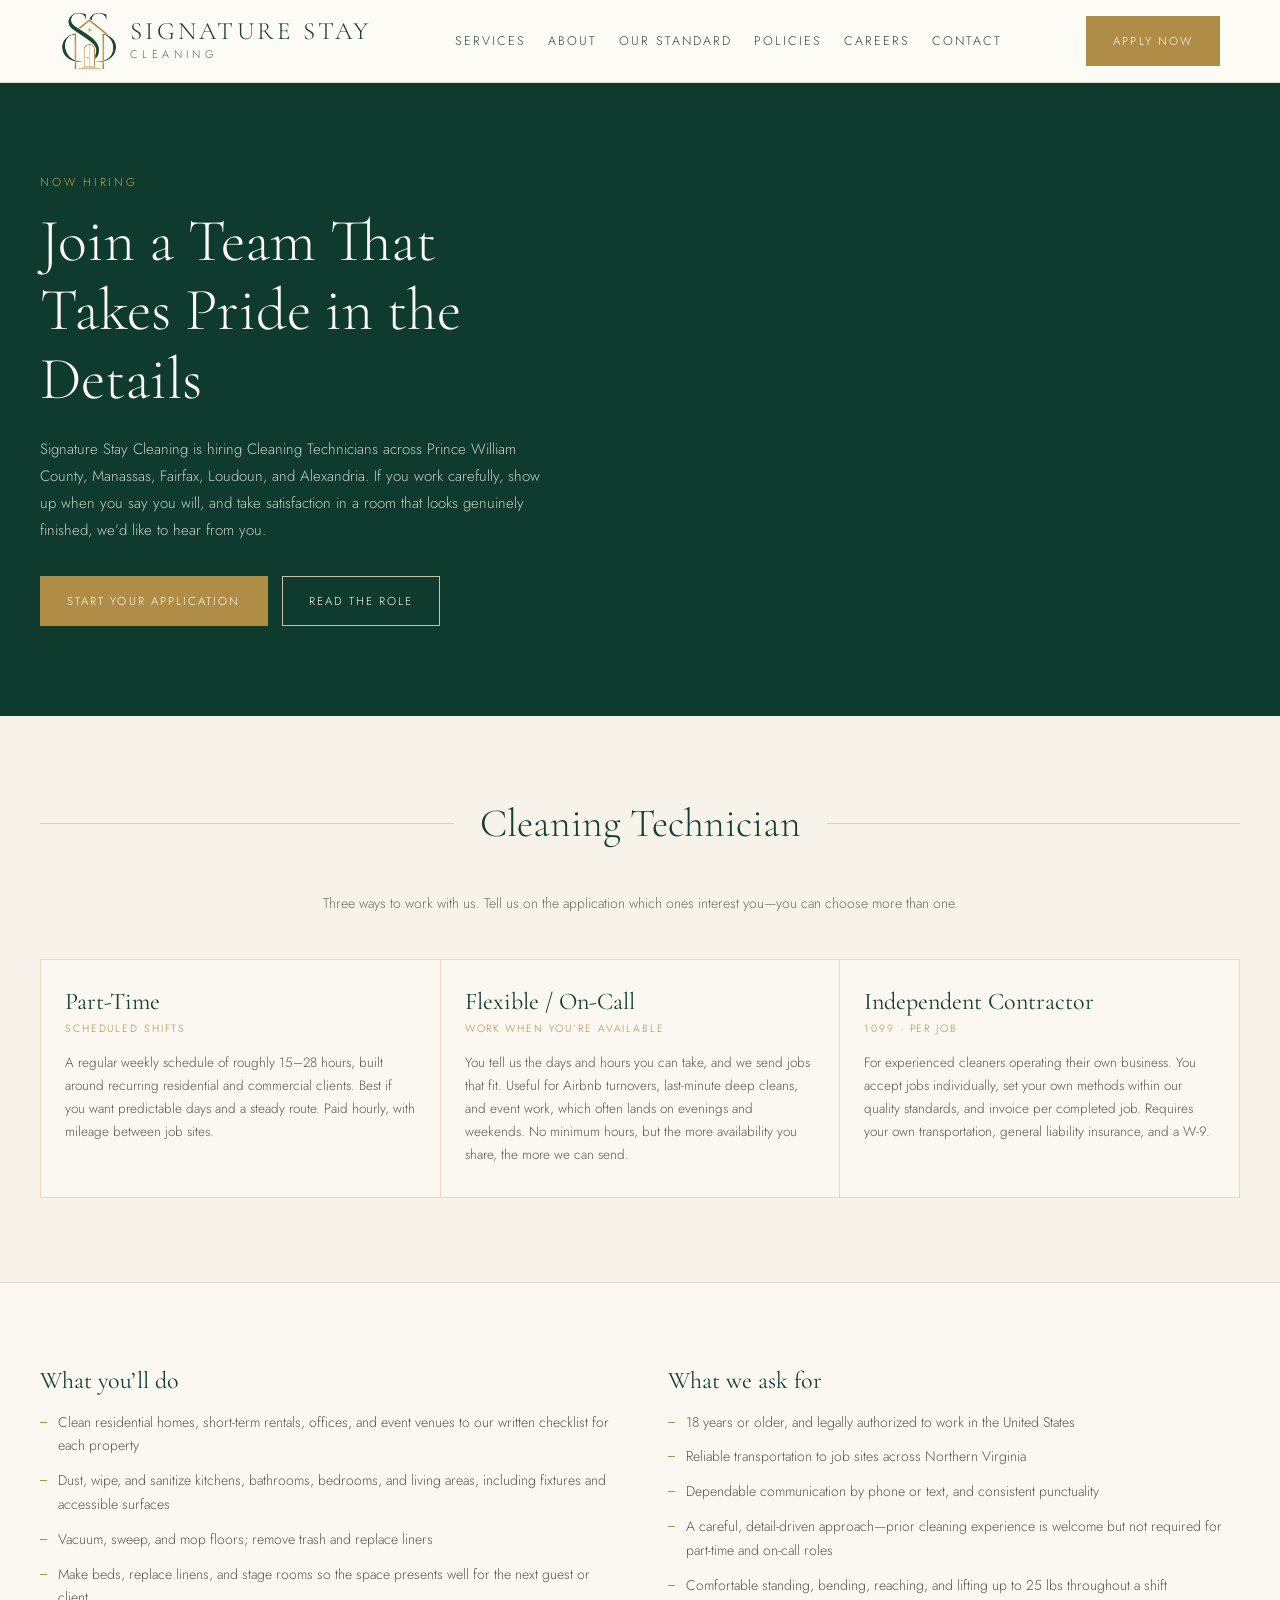
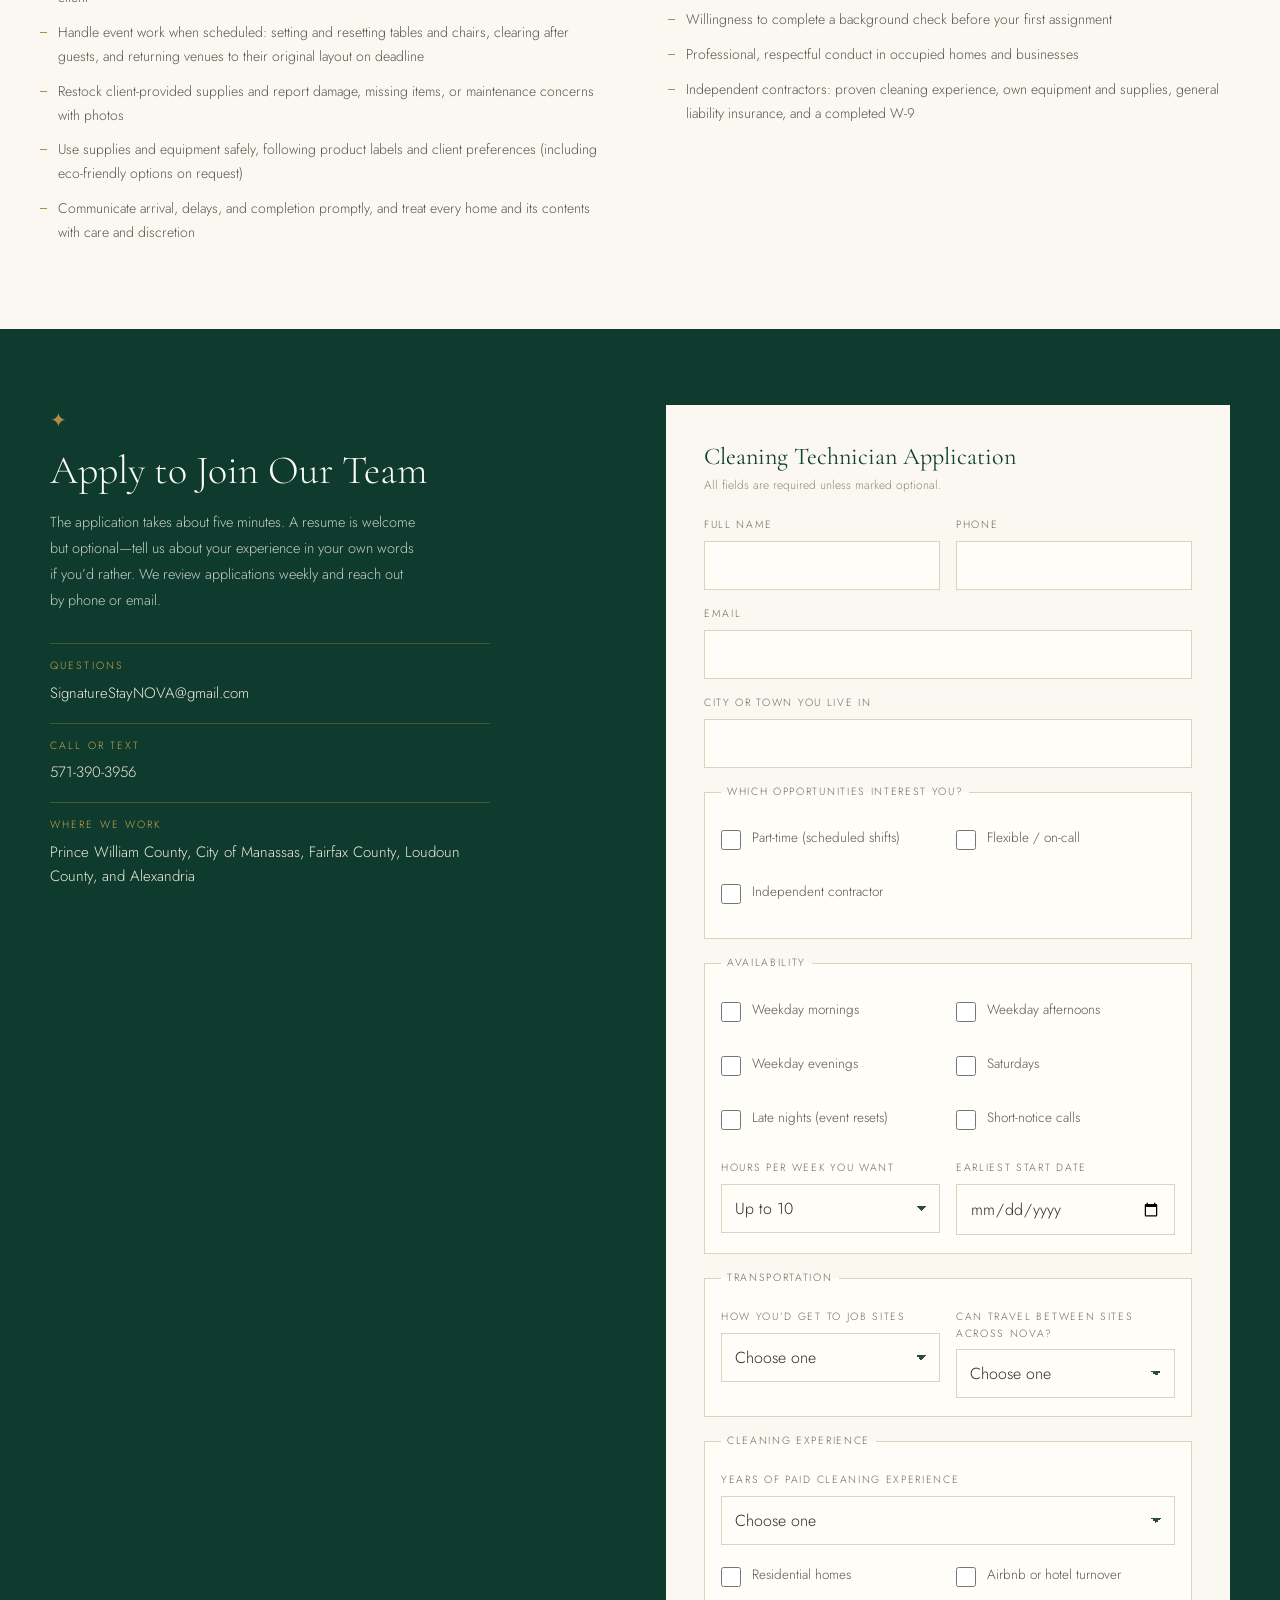
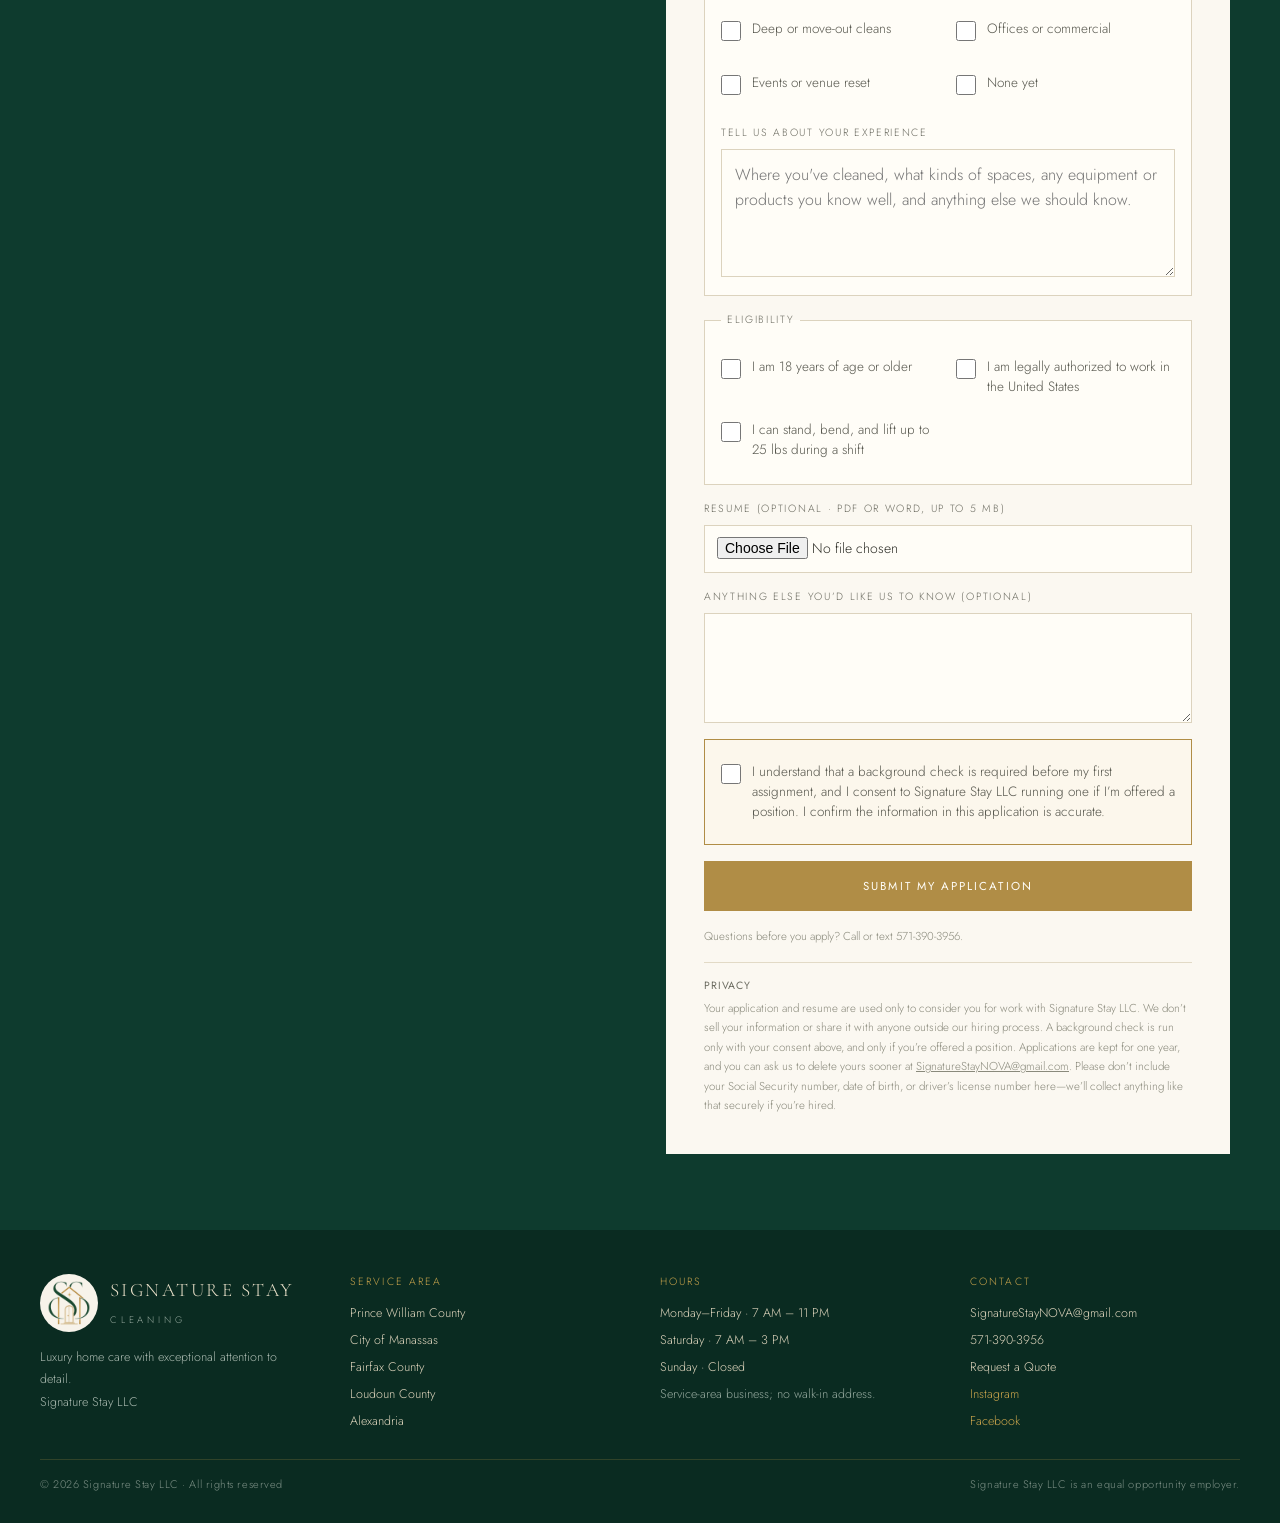
==== careers.html @ 218ca0d8 "Add files via upload New site: careers page, event cleaning, real photos" ====
<!DOCTYPE html>
<!--
  Signature Stay Cleaning — careers.html
  Application form posts to FormSubmit (supports the optional resume
  attachment). Activate once by clicking the confirmation link emailed
  after the first submission. Update "_next" when the custom domain is live.
-->
<html lang="en">
<head>
<meta charset="utf-8">
<meta name="viewport" content="width=device-width, initial-scale=1, viewport-fit=cover">
<title>Careers — Signature Stay Cleaning</title>
<meta name="description" content="Now hiring cleaning technicians in Northern Virginia. Part-time, flexible on-call, and independent contractor opportunities with Signature Stay Cleaning.">
<meta name="theme-color" content="#0E3B2E">
<link rel="preconnect" href="https://fonts.googleapis.com">
<link rel="preconnect" href="https://fonts.gstatic.com" crossorigin>
<link href="https://fonts.googleapis.com/css2?family=Cormorant+Garamond:ital,wght@0,300;0,400;1,400&family=Jost:wght@300;400;500&display=swap" rel="stylesheet">
<link rel="icon" type="image/png" sizes="32x32" href="favicon-32.png">
<link rel="apple-touch-icon" href="apple-touch-icon.png">
<link rel="stylesheet" href="styles.css">
</head>
<body>

<header class="site-header" id="siteHeader">
  <div class="header-inner">
    <a class="brand" href="index.html">
      <img class="brand-mark" src="logo.png" alt="Signature Stay Cleaning" width="440" height="440">
      <span class="brand-text">
        <span class="brand-name">SIGNATURE STAY</span>
        <span class="brand-sub">CLEANING</span>
      </span>
    </a>

    <button class="nav-toggle" id="navToggle" aria-expanded="false" aria-controls="primaryNav" aria-label="Open menu"><span></span></button>

    <nav class="nav" id="primaryNav">
      <a href="index.html#services">Services</a>
      <a href="index.html#about">About</a>
      <a href="index.html#standard">Our Standard</a>
      <a href="index.html#policies">Policies</a>
      <a href="careers.html" aria-current="page">Careers</a>
      <a href="index.html#contact">Contact</a>
    </nav>

    <div class="header-cta"><a class="btn btn-gold" href="#apply">Apply Now</a></div>
  </div>
</header>

<section class="page-hero">
  <div class="page-hero-inner">
    <span class="eyebrow">Now Hiring</span>
    <h1>Join a Team That Takes Pride in the Details</h1>
    <p>Signature Stay Cleaning is hiring Cleaning Technicians across Prince William County, Manassas, Fairfax, Loudoun, and Alexandria. If you work carefully, show up when you say you will, and take satisfaction in a room that looks genuinely finished, we&rsquo;d like to hear from you.</p>
    <div class="hero-actions">
      <a class="btn btn-gold" href="#apply">Start Your Application</a>
      <a class="btn btn-outline" href="#role">Read the Role</a>
    </div>
  </div>
</section>

<section class="section" id="role" style="background:#F7F3EA;">
  <div class="wrap">
    <div class="rule-head"><span class="rule"></span><h2>Cleaning Technician</h2><span class="rule"></span></div>
    <p class="lede">Three ways to work with us. Tell us on the application which ones interest you&mdash;you can choose more than one.</p>

    <div class="role-grid">
      <div class="role">
        <h3>Part-Time</h3>
        <div class="role-tag">Scheduled shifts</div>
        <p>A regular weekly schedule of roughly 15&ndash;28 hours, built around recurring residential and commercial clients. Best if you want predictable days and a steady route. Paid hourly, with mileage between job sites.</p>
      </div>
      <div class="role">
        <h3>Flexible / On-Call</h3>
        <div class="role-tag">Work when you&rsquo;re available</div>
        <p>You tell us the days and hours you can take, and we send jobs that fit. Useful for Airbnb turnovers, last-minute deep cleans, and event work, which often lands on evenings and weekends. No minimum hours, but the more availability you share, the more we can send.</p>
      </div>
      <div class="role">
        <h3>Independent Contractor</h3>
        <div class="role-tag">1099 &middot; Per job</div>
        <p>For experienced cleaners operating their own business. You accept jobs individually, set your own methods within our quality standards, and invoice per completed job. Requires your own transportation, general liability insurance, and a W-9.</p>
      </div>
    </div>
  </div>
</section>

<section class="section" style="background:#FBF8F1;border-top:1px solid #E4DCC9;">
  <div class="wrap two-col">
    <div class="list-block">
      <h3>What you&rsquo;ll do</h3>
      <ul>
        <li>Clean residential homes, short-term rentals, offices, and event venues to our written checklist for each property</li>
        <li>Dust, wipe, and sanitize kitchens, bathrooms, bedrooms, and living areas, including fixtures and accessible surfaces</li>
        <li>Vacuum, sweep, and mop floors; remove trash and replace liners</li>
        <li>Make beds, replace linens, and stage rooms so the space presents well for the next guest or client</li>
        <li>Handle event work when scheduled: setting and resetting tables and chairs, clearing after guests, and returning venues to their original layout on deadline</li>
        <li>Restock client-provided supplies and report damage, missing items, or maintenance concerns with photos</li>
        <li>Use supplies and equipment safely, following product labels and client preferences (including eco-friendly options on request)</li>
        <li>Communicate arrival, delays, and completion promptly, and treat every home and its contents with care and discretion</li>
      </ul>
    </div>
    <div class="list-block">
      <h3>What we ask for</h3>
      <ul>
        <li>18 years or older, and legally authorized to work in the United States</li>
        <li>Reliable transportation to job sites across Northern Virginia</li>
        <li>Dependable communication by phone or text, and consistent punctuality</li>
        <li>A careful, detail-driven approach&mdash;prior cleaning experience is welcome but not required for part-time and on-call roles</li>
        <li>Comfortable standing, bending, reaching, and lifting up to 25 lbs throughout a shift</li>
        <li>Willingness to complete a background check before your first assignment</li>
        <li>Professional, respectful conduct in occupied homes and businesses</li>
        <li>Independent contractors: proven cleaning experience, own equipment and supplies, general liability insurance, and a completed W-9</li>
      </ul>
    </div>
  </div>
</section>

<section class="form-band" id="apply">
  <div class="form-grid">
    <div class="form-intro">
      <div style="color:#B08D46;font-size:20px;margin-bottom:10px;">&#10022;</div>
      <h2>Apply to Join Our Team</h2>
      <p>The application takes about five minutes. A resume is welcome but optional&mdash;tell us about your experience in your own words if you&rsquo;d rather. We review applications weekly and reach out by phone or email.</p>
      <div class="contact-rows">
        <div class="contact-row"><div class="contact-label">Questions</div><div class="contact-value"><a href="mailto:SignatureStayNOVA@gmail.com">SignatureStayNOVA@gmail.com</a></div></div>
        <div class="contact-row"><div class="contact-label">Call or Text</div><div class="contact-value"><a href="tel:+15713903956">571-390-3956</a></div></div>
        <div class="contact-row"><div class="contact-label">Where We Work</div><div class="contact-value">Prince William County, City of Manassas, Fairfax County, Loudoun County, and Alexandria</div></div>
      </div>
    </div>

    <div class="form-card">
      <h3>Cleaning Technician Application</h3>
      <div class="form-note">All fields are required unless marked optional.</div>

      <form class="form" action="https://formsubmit.co/SignatureStayNOVA@gmail.com" method="POST" enctype="multipart/form-data">
        <input type="hidden" name="_subject" value="New cleaning technician application">
        <input type="hidden" name="_template" value="table">
        <input type="hidden" name="_captcha" value="false">
        <input type="hidden" name="_next" value="https://kaylastan.github.io/SignatureStay/thank-you.html">
        <input type="text" name="_honey" class="visually-hidden" tabindex="-1" autocomplete="off" aria-hidden="true">

        <label class="f">
          <span class="field-label">Full name</span>
          <input type="text" name="Full name" autocomplete="name" required>
        </label>
        <label class="f">
          <span class="field-label">Phone</span>
          <input type="tel" name="Phone" autocomplete="tel" inputmode="tel" required>
        </label>
        <label class="f f-wide">
          <span class="field-label">Email</span>
          <input type="email" name="Email" autocomplete="email" inputmode="email" required>
        </label>
        <label class="f f-wide">
          <span class="field-label">City or town you live in</span>
          <input type="text" name="City" autocomplete="address-level2" required>
        </label>

        <fieldset class="f-wide">
          <legend>Which opportunities interest you?</legend>
          <div class="check-grid">
            <label class="check"><input type="checkbox" name="Interested in" value="Part-time"> Part-time (scheduled shifts)</label>
            <label class="check"><input type="checkbox" name="Interested in" value="Flexible / on-call"> Flexible / on-call</label>
            <label class="check"><input type="checkbox" name="Interested in" value="Independent contractor"> Independent contractor</label>
          </div>
        </fieldset>

        <fieldset class="f-wide">
          <legend>Availability</legend>
          <div class="check-grid">
            <label class="check"><input type="checkbox" name="Available" value="Weekday mornings"> Weekday mornings</label>
            <label class="check"><input type="checkbox" name="Available" value="Weekday afternoons"> Weekday afternoons</label>
            <label class="check"><input type="checkbox" name="Available" value="Weekday evenings"> Weekday evenings</label>
            <label class="check"><input type="checkbox" name="Available" value="Saturdays"> Saturdays</label>
            <label class="check"><input type="checkbox" name="Available" value="Late nights (event resets)"> Late nights (event resets)</label>
            <label class="check"><input type="checkbox" name="Available" value="Short-notice calls"> Short-notice calls</label>
          </div>
          <div class="check-grid" style="margin-top:14px;">
            <label class="f">
              <span class="field-label">Hours per week you want</span>
              <select name="Hours per week">
                <option>Up to 10</option>
                <option>10&ndash;20</option>
                <option>20&ndash;30</option>
                <option>30+</option>
                <option>Varies week to week</option>
              </select>
            </label>
            <label class="f">
              <span class="field-label">Earliest start date</span>
              <input type="date" name="Earliest start date">
            </label>
          </div>
        </fieldset>

        <fieldset class="f-wide">
          <legend>Transportation</legend>
          <div class="check-grid">
            <label class="f">
              <span class="field-label">How you&rsquo;d get to job sites</span>
              <select name="Transportation" required>
                <option value="">Choose one</option>
                <option>Own vehicle, valid license and insurance</option>
                <option>Own vehicle, license or insurance pending</option>
                <option>Rides from family or a partner</option>
                <option>Public transit or rideshare</option>
                <option>Other &mdash; explained below</option>
              </select>
            </label>
            <label class="f">
              <span class="field-label">Can travel between sites across NoVA?</span>
              <select name="Can travel between sites" required>
                <option value="">Choose one</option>
                <option>Yes, anywhere in our service area</option>
                <option>Yes, within about 20 miles of home</option>
                <option>Limited &mdash; explained below</option>
              </select>
            </label>
          </div>
        </fieldset>

        <fieldset class="f-wide">
          <legend>Cleaning experience</legend>
          <div class="check-grid">
            <label class="f">
              <span class="field-label">Years of paid cleaning experience</span>
              <select name="Years of experience" required>
                <option value="">Choose one</option>
                <option>None yet &mdash; willing to learn</option>
                <option>Less than 1 year</option>
                <option>1&ndash;2 years</option>
                <option>3&ndash;5 years</option>
                <option>5+ years</option>
              </select>
            </label>
          </div>
          <div class="check-grid" style="margin-top:14px;">
            <label class="check"><input type="checkbox" name="Experience type" value="Residential"> Residential homes</label>
            <label class="check"><input type="checkbox" name="Experience type" value="Airbnb turnover"> Airbnb or hotel turnover</label>
            <label class="check"><input type="checkbox" name="Experience type" value="Deep / move-out"> Deep or move-out cleans</label>
            <label class="check"><input type="checkbox" name="Experience type" value="Commercial"> Offices or commercial</label>
            <label class="check"><input type="checkbox" name="Experience type" value="Event / venue reset"> Events or venue reset</label>
            <label class="check"><input type="checkbox" name="Experience type" value="None yet"> None yet</label>
          </div>
          <label class="f" style="margin-top:14px;">
            <span class="field-label">Tell us about your experience</span>
            <textarea name="Experience details" rows="4" placeholder="Where you've cleaned, what kinds of spaces, any equipment or products you know well, and anything else we should know."></textarea>
          </label>
        </fieldset>

        <fieldset class="f-wide">
          <legend>Eligibility</legend>
          <div class="check-grid">
            <label class="check"><input type="checkbox" name="Is 18 or older" value="Yes" required> I am 18 years of age or older</label>
            <label class="check"><input type="checkbox" name="Work authorized" value="Yes" required> I am legally authorized to work in the United States</label>
            <label class="check"><input type="checkbox" name="Can lift 25 lbs" value="Yes"> I can stand, bend, and lift up to 25 lbs during a shift</label>
          </div>
        </fieldset>

        <label class="f f-wide">
          <span class="field-label">Resume (optional &middot; PDF or Word, up to 5 MB)</span>
          <input type="file" name="Resume" accept=".pdf,.doc,.docx,application/pdf,application/msword,application/vnd.openxmlformats-officedocument.wordprocessingml.document">
        </label>

        <label class="f f-wide">
          <span class="field-label">Anything else you&rsquo;d like us to know (optional)</span>
          <textarea name="Anything else" rows="3"></textarea>
        </label>

        <div class="consent">
          <label class="check">
            <input type="checkbox" name="Background check consent" value="Consented" required>
            <span>I understand that a background check is required before my first assignment, and I consent to Signature Stay LLC running one if I&rsquo;m offered a position. I confirm the information in this application is accurate.</span>
          </label>
        </div>

        <button class="btn btn-gold btn-block" type="submit" style="grid-column:1/-1;">Submit My Application</button>

        <p class="form-help">Questions before you apply? Call or text 571-390-3956.</p>

        <p class="privacy-note">
          <strong>Privacy</strong>
          Your application and resume are used only to consider you for work with Signature Stay LLC. We don&rsquo;t sell your information or share it with anyone outside our hiring process. A background check is run only with your consent above, and only if you&rsquo;re offered a position. Applications are kept for one year, and you can ask us to delete yours sooner at <a href="mailto:SignatureStayNOVA@gmail.com">SignatureStayNOVA@gmail.com</a>. Please don&rsquo;t include your Social Security number, date of birth, or driver&rsquo;s license number here&mdash;we&rsquo;ll collect anything like that securely if you&rsquo;re hired.
        </p>
      </form>
    </div>
  </div>
</section>

<footer class="site-footer">
  <div class="footer-grid">
    <div>
      <div class="footer-brand">
        <span class="disc">
          <img src="logo.png" alt="" width="440" height="440">
        </span>
        <span>
          <span class="n">SIGNATURE STAY</span>
          <span class="s">CLEANING</span>
        </span>
      </div>
      <div class="footer-blurb">Luxury home care with exceptional attention to detail.<br>Signature Stay LLC</div>
    </div>
    <div>
      <div class="footer-head">Service Area</div>
      <div class="footer-list">
        <span>Prince William County</span><span>City of Manassas</span><span>Fairfax County</span><span>Loudoun County</span><span>Alexandria</span>
      </div>
    </div>
    <div>
      <div class="footer-head">Hours</div>
      <div class="footer-list">
        <span>Monday&ndash;Friday &middot; 7 AM &ndash; 11 PM</span>
        <span>Saturday &middot; 7 AM &ndash; 3 PM</span>
        <span>Sunday &middot; Closed</span>
        <span class="dim">Service-area business; no walk-in address.</span>
      </div>
    </div>
    <div>
      <div class="footer-head">Contact</div>
      <div class="footer-list">
        <a href="mailto:SignatureStayNOVA@gmail.com">SignatureStayNOVA@gmail.com</a>
        <a href="tel:+15713903956">571-390-3956</a>
        <a href="index.html#quote">Request a Quote</a>
        <a href="https://www.instagram.com/signaturestaynova/" target="_blank" rel="noopener" style="color:#C9A44C;">Instagram</a>
        <a href="https://www.facebook.com/profile.php?id=61592763725123" target="_blank" rel="noopener" style="color:#C9A44C;">Facebook</a>
      </div>
    </div>
  </div>
  <div class="footer-bottom">
    <span>&copy; 2026 Signature Stay LLC &middot; All rights reserved</span>
    <span>Signature Stay LLC is an equal opportunity employer.</span>
  </div>
</footer>


<div class="mobile-actions">
  <a href="tel:+15713903956">Call or Text</a>
  <a href="#apply">Apply Now</a>
</div>

<script>
(function(){
  var header = document.getElementById('siteHeader');
  var toggle = document.getElementById('navToggle');
  toggle.addEventListener('click', function(){
    var open = header.classList.toggle('open');
    toggle.setAttribute('aria-expanded', open ? 'true' : 'false');
    toggle.setAttribute('aria-label', open ? 'Close menu' : 'Open menu');
  });
  document.querySelectorAll('#primaryNav a').forEach(function(a){
    a.addEventListener('click', function(){
      header.classList.remove('open');
      toggle.setAttribute('aria-expanded','false');
    });
  });

  function closeMenu(){
    header.classList.remove('open');
    toggle.setAttribute('aria-expanded','false');
    toggle.setAttribute('aria-label','Open menu');
  }
  document.querySelectorAll('a[href^="#"]').forEach(function(a){
    if (a.hasAttribute('data-page')) return;
    a.addEventListener('click', function(e){
      var id = a.getAttribute('href').slice(1);
      if (!id) return;
      var target = document.getElementById(id);
      if (!target) return;
      e.preventDefault();
      closeMenu();
      requestAnimationFrame(function(){
        var y = target.getBoundingClientRect().top + window.pageYOffset - (header.offsetHeight || 0) - 12;
        window.scrollTo({ top: Math.max(0, y), behavior: 'smooth' });
        if (history.replaceState) history.replaceState(null, '', '#' + id);
      });
    });
  });
})();
</script>
</body>
</html>
---- styles.css ----
/* =========================================================
   Signature Stay Cleaning — shared stylesheet
   Palette, type and spacing carried over from the existing site.
   ========================================================= */

:root{
  --green-900:#0A2B21;
  --green-800:#0E3B2E;
  --green-700:#123F31;
  --green-600:#2C4B3F;
  --green-400:#4A6B5D;
  --green-200:#93A79C;

  --ivory:#F7F3EA;
  --ivory-1:#FBF8F1;
  --cream:#FFFDF7;
  --paper:#FDFBF5;

  --gold:#B08D46;
  --gold-1:#C9A44C;
  --gold-dark:#96762F;

  --line:#E2DAC6;
  --line-2:#E4DCC9;
  --field:#DCD3BE;

  --ink:#2C2C26;
  --body:#57574E;
  --muted:#6B6B60;
  --faint:#8A8A7C;

  --serif:'Cormorant Garamond',Georgia,'Times New Roman',serif;
  --sans:'Jost',-apple-system,BlinkMacSystemFont,'Segoe UI',Helvetica,Arial,sans-serif;

  --pad-x:clamp(20px,5vw,40px);
  --wrap:1240px;
}

*{margin:0;padding:0;box-sizing:border-box;}
html{-webkit-text-size-adjust:100%;scroll-behavior:smooth;overflow-x:hidden;}
@media (prefers-reduced-motion:reduce){
  html{scroll-behavior:auto;}
  *{transition:none!important;animation:none!important;}
}
body{
  font-family:var(--sans);
  font-weight:300;
  color:var(--body);
  background:var(--ivory);
  line-height:1.6;
  padding-left:env(safe-area-inset-left,0px);
  padding-right:env(safe-area-inset-right,0px);
}
img{max-width:100%;display:block;}
a{color:inherit;text-decoration:none;}
:focus-visible{outline:2px solid var(--gold);outline-offset:3px;}

/* ---------- type ---------- */
h1,h2,h3{font-family:var(--serif);font-weight:300;color:var(--green-700);line-height:1.15;text-wrap:pretty;}
h1{font-size:clamp(34px,7.5vw,60px);}
h2{font-size:clamp(28px,5.2vw,40px);}
h3{font-size:clamp(21px,3.4vw,24px);font-weight:400;}
p{text-wrap:pretty;}

.eyebrow{font-size:11.5px;letter-spacing:.24em;text-transform:uppercase;color:var(--gold);}
.field-label{font-size:10.5px;letter-spacing:.16em;text-transform:uppercase;color:var(--muted);}

/* ---------- layout ---------- */
.wrap{max-width:var(--wrap);margin:0 auto;}
.section{padding:clamp(52px,8vw,84px) var(--pad-x);}
.rule-head{display:flex;align-items:center;gap:clamp(14px,3vw,26px);margin-bottom:clamp(24px,4vw,46px);}
.rule-head .rule{height:1px;flex:1;background:#D8CFB8;}
.rule-head h2{margin:0;white-space:nowrap;}
.lede{text-align:center;font-size:14px;color:var(--muted);margin:0 auto clamp(30px,5vw,44px);max-width:640px;}

/* ---------- buttons ---------- */
.btn{
  display:inline-block;border:1px solid transparent;cursor:pointer;
  font-family:var(--sans);font-size:11.5px;letter-spacing:.18em;text-transform:uppercase;
  padding:16px 26px;text-align:center;transition:background .18s ease,color .18s ease;
  min-height:48px;line-height:1.4;
}
.btn-gold{background:var(--gold);color:var(--cream);}
.btn-gold:hover{background:var(--gold-dark);}
.btn-outline{border-color:#C9C2AB;color:var(--paper);}
.btn-outline:hover{background:var(--paper);color:var(--green-800);}
.btn-outline-gold{border-color:var(--gold);color:var(--gold-dark);}
.btn-outline-gold:hover{background:var(--gold);color:var(--cream);}
.btn-block{display:block;width:100%;}

/* ---------- header ---------- */
.site-header{
  position:sticky;top:0;z-index:60;background:var(--paper);
  border-bottom:1px solid var(--line);
  padding-top:env(safe-area-inset-top,0px);
}
.header-inner{
  max-width:var(--wrap);margin:0 auto;padding:12px var(--pad-x);
  display:flex;align-items:center;justify-content:space-between;gap:16px;
}
.brand{display:flex;align-items:center;gap:12px;flex:none;}
.brand-mark{width:58px;height:58px;flex:none;object-fit:contain;}
.brand-text{display:flex;flex-direction:column;gap:2px;}
.brand-name{font-family:var(--serif);font-size:clamp(17px,4vw,25px);letter-spacing:.13em;color:var(--green-700);line-height:1;}
.brand-sub{font-size:clamp(8.5px,2vw,11px);letter-spacing:.4em;color:var(--green-400);}

.nav-toggle{
  display:none;background:none;border:1px solid var(--line);
  width:46px;height:46px;flex:none;cursor:pointer;align-items:center;justify-content:center;
}
.nav-toggle span{display:block;width:20px;height:1px;background:var(--green-700);position:relative;}
.nav-toggle span::before,.nav-toggle span::after{
  content:"";position:absolute;left:0;width:20px;height:1px;background:var(--green-700);
}
.nav-toggle span::before{top:-6px;}
.nav-toggle span::after{top:6px;}
.nav-toggle[aria-expanded="true"] span{background:transparent;}
.nav-toggle[aria-expanded="true"] span::before{top:0;transform:rotate(45deg);}
.nav-toggle[aria-expanded="true"] span::after{top:0;transform:rotate(-45deg);}

.nav{display:flex;align-items:center;gap:10px 22px;flex-wrap:wrap;justify-content:center;}
.nav a{font-size:12.5px;letter-spacing:.16em;text-transform:uppercase;color:var(--green-600);padding:6px 0;}
.nav a:hover{color:var(--green-800);}
.header-cta{flex:none;}

.has-menu{position:relative;}
.menu-btn{
  display:flex;align-items:center;gap:7px;background:none;border:none;cursor:pointer;
  font-family:var(--sans);font-size:12.5px;letter-spacing:.16em;text-transform:uppercase;
  color:var(--green-600);padding:6px 0;
}
.caret{width:5px;height:5px;border-right:1px solid currentColor;border-bottom:1px solid currentColor;transform:rotate(45deg) translateY(-2px);}
.submenu{
  display:none;position:absolute;top:30px;left:-22px;width:272px;
  background:var(--ivory-1);border:1px solid #E1D8C3;box-shadow:0 22px 50px rgba(14,59,46,.16);
  padding:6px 0;z-index:70;
}
.has-menu.open .submenu{display:block;}
.submenu a{display:block;padding:13px 22px;border-bottom:1px solid #EFE8D8;letter-spacing:normal;text-transform:none;}
.submenu a:last-child{border-bottom:none;}
.submenu a:hover{background:#F2ECDC;}
.submenu .s-title{font-family:var(--serif);font-size:19px;color:var(--green-700);}

@media (max-width:960px){
  .nav-toggle{display:flex;}
  .header-inner{flex-wrap:wrap;padding-top:10px;padding-bottom:10px;}
  .nav{
    display:none;order:3;width:100%;flex-direction:column;align-items:stretch;gap:0;
    border-top:1px solid var(--line);margin-top:10px;padding-top:6px;
    /* keep a long menu (services expanded) reachable on short screens */
    max-height:calc(100vh - 150px);overflow-y:auto;overscroll-behavior:contain;
    -webkit-overflow-scrolling:touch;
  }
  .site-header.open .nav{display:flex;}
  .nav a,.menu-btn{padding:15px 2px;border-bottom:1px solid #EFE8D8;width:100%;min-height:48px;display:flex;align-items:center;}
  .menu-btn{justify-content:space-between;}
  .submenu{position:static;width:100%;box-shadow:none;border:none;border-bottom:1px solid #EFE8D8;background:var(--ivory);}
  .submenu a{padding:13px 16px;min-height:48px;}
  /* the quote button lives inside the menu, so the sticky bar stays one row tall */
  .header-cta{order:4;width:100%;display:none;}
  .site-header.open .header-cta{display:block;margin:12px 0 2px;}
  .header-cta .btn{display:block;}
}
@media (max-width:420px){
  .header-inner{padding-left:16px;padding-right:16px;gap:10px;}
  .brand{gap:9px;}
  .brand-mark{width:46px;height:46px;}
  .brand-name{letter-spacing:.08em;}
  .brand-sub{letter-spacing:.28em;}
  .nav-toggle{width:44px;height:44px;}
}

/* Persistent call / quote bar on phones */
.mobile-actions{display:none;}
@media (max-width:960px){
  .mobile-actions{
    display:grid;grid-template-columns:1fr 1fr;
    position:fixed;left:0;right:0;bottom:0;z-index:80;
    background:var(--green-900);border-top:1px solid rgba(201,164,76,.35);
    padding-bottom:env(safe-area-inset-bottom,0px);
  }
  .mobile-actions a{
    display:flex;align-items:center;justify-content:center;min-height:54px;padding:8px 10px;
    font-size:11.5px;letter-spacing:.14em;text-transform:uppercase;color:#E8DFC8;text-align:center;
  }
  .mobile-actions a + a{background:var(--gold);color:var(--cream);}
  body{padding-bottom:calc(54px + env(safe-area-inset-bottom,0px));}
}

/* ---------- hero ---------- */
.hero{position:relative;display:flex;align-items:center;min-height:min(620px,78vh);background:var(--green-800);}
.hero-bg{position:absolute;inset:0;overflow:hidden;}
.hero-bg img{width:100%;height:100%;object-fit:cover;}
.hero-veil{
  position:absolute;inset:0;pointer-events:none;
  background:linear-gradient(100deg,rgba(11,48,37,.97) 0%,rgba(11,48,37,.92) 34%,rgba(11,48,37,.42) 60%,rgba(11,48,37,.08) 78%);
}
@media (max-width:760px){
  .hero-veil{background:linear-gradient(180deg,rgba(11,48,37,.94) 0%,rgba(11,48,37,.9) 60%,rgba(11,48,37,.92) 100%);}
}
.hero-inner{position:relative;padding:clamp(56px,10vw,84px) var(--pad-x);max-width:640px;}
.hero h1{color:var(--paper);}
.hero-flourish{display:flex;align-items:center;gap:12px;margin:26px 0 22px;}
.hero-flourish .line{height:1px;width:clamp(60px,18vw,140px);background:var(--gold);}
.hero-flourish .mark{color:var(--gold);font-size:13px;}
.hero-lead{font-size:clamp(17px,3.4vw,19px);color:#EFE9D8;margin-bottom:18px;max-width:380px;}
.hero-sub{font-size:14.5px;line-height:1.75;color:#C9CFC5;margin-bottom:32px;max-width:420px;}
.hero-actions{display:flex;gap:14px;flex-wrap:wrap;}
@media (max-width:520px){
  .hero-actions{flex-direction:column;}
  .hero-actions .btn{width:100%;}
}

/* ---------- pillars ---------- */
.pillars-band{background:var(--ivory);padding:clamp(48px,7vw,74px) var(--pad-x);}
.pillars-grid{
  max-width:var(--wrap);margin:0 auto;display:grid;
  grid-template-columns:repeat(auto-fit,minmax(320px,1fr));gap:40px 56px;align-items:center;
}
.pillars{display:grid;grid-template-columns:repeat(auto-fit,minmax(150px,1fr));}
.pillar{padding:8px 20px;text-align:center;border-left:1px solid var(--line);}
.pillar svg{color:var(--gold);margin:0 auto 16px;}
.pillar-title{font-size:11.5px;letter-spacing:.18em;text-transform:uppercase;color:var(--green-700);margin-bottom:10px;}
.pillar-body{font-size:13px;line-height:1.65;color:var(--muted);}
@media (max-width:560px){
  .pillars{grid-template-columns:repeat(2,1fr);gap:26px 0;}
  .pillar{padding:0 10px;}
}

/* ---------- service cards ---------- */
.service-grid{display:grid;grid-template-columns:repeat(auto-fit,minmax(260px,1fr));gap:26px;}
.service-card{
  background:var(--ivory-1);border:1px solid var(--line-2);
  display:flex;flex-direction:column;scroll-margin-top:110px;
}
.service-card:hover{border-color:var(--gold);}
.service-photo{position:relative;height:176px;overflow:hidden;}
.service-photo img{width:100%;height:100%;object-fit:cover;}
.service-mark{
  position:absolute;left:50%;bottom:-21px;transform:translateX(-50%);
  width:42px;height:42px;border-radius:50%;background:var(--green-800);
  border:1px solid var(--gold);color:var(--gold-1);
  display:flex;align-items:center;justify-content:center;font-size:15px;
}
.service-body{padding:36px 24px 26px;display:flex;flex-direction:column;flex:1;}
.service-body h3{text-align:center;margin-bottom:6px;}
.service-tag{text-align:center;font-size:10.5px;letter-spacing:.18em;text-transform:uppercase;color:var(--gold);margin-bottom:18px;}
.service-list{list-style:none;display:flex;flex-direction:column;gap:9px;margin-bottom:18px;}
.service-list li{font-size:13px;line-height:1.6;color:var(--body);padding-left:16px;position:relative;}
.service-list li::before{content:"·";position:absolute;left:4px;color:var(--gold);font-size:18px;line-height:1.1;}
.service-extra{margin-top:auto;border-top:1px solid var(--line);padding-top:14px;font-size:12.5px;line-height:1.65;color:var(--muted);}
.service-extra b{display:block;font-weight:400;font-size:10.5px;letter-spacing:.16em;text-transform:uppercase;color:var(--green-700);margin-bottom:6px;}

/* ---------- event feature band ---------- */
.event-feature{
  margin-top:clamp(28px,5vw,44px);background:var(--green-800);color:#EFE9D8;
  border:1px solid var(--gold);scroll-margin-top:110px;
}
.event-head{padding:clamp(32px,5vw,46px) clamp(22px,4vw,44px) 0;max-width:760px;}
.event-banner{position:relative;overflow:hidden;border-bottom:1px solid rgba(201,164,76,.35);}
.event-banner img{width:100%;height:clamp(190px,26vw,330px);object-fit:cover;object-position:center 42%;}
.event-head h2{color:var(--paper);margin-bottom:14px;}
.event-head .eyebrow{color:var(--gold-1);margin-bottom:14px;display:block;}
.event-head p{font-size:14.5px;line-height:1.8;color:#C7CEC4;}
.event-options{
  display:grid;grid-template-columns:repeat(auto-fit,minmax(260px,1fr));
  gap:1px;background:rgba(201,164,76,.3);
  margin:clamp(28px,4vw,40px) clamp(22px,4vw,44px) 0;border:1px solid rgba(201,164,76,.3);
}
.event-option{background:var(--green-800);padding:28px 24px 30px;}
.event-option h3{color:var(--paper);font-size:22px;margin-bottom:8px;}
.event-option .when{font-size:10.5px;letter-spacing:.18em;text-transform:uppercase;color:var(--gold-1);margin-bottom:16px;}
.event-option ul{list-style:none;display:flex;flex-direction:column;gap:9px;}
.event-option li{font-size:13px;line-height:1.6;color:#C7CEC4;padding-left:16px;position:relative;}
.event-option li::before{content:"·";position:absolute;left:4px;color:var(--gold-1);font-size:18px;line-height:1.1;}
.event-option.is-package{background:#0C3327;}
.event-foot{
  padding:clamp(24px,4vw,34px) clamp(22px,4vw,44px) clamp(30px,5vw,40px);
  display:flex;flex-wrap:wrap;align-items:center;justify-content:space-between;gap:18px;
}
.event-note{font-size:12.5px;line-height:1.7;color:#9FB0A5;max-width:620px;}
@media (max-width:520px){
  .event-foot .btn{width:100%;}
}

/* ---------- standard / badges ---------- */
.standards{display:grid;grid-template-columns:repeat(auto-fit,minmax(220px,1fr));gap:30px 24px;}
.standard{text-align:center;padding:0 12px;}
.standard svg{color:var(--gold);margin:0 auto 14px;}
.standard-title{font-size:11px;letter-spacing:.18em;text-transform:uppercase;color:var(--gold);margin-bottom:10px;}
.standard-body{font-size:13.5px;line-height:1.7;color:var(--body);}
.badges{display:flex;flex-wrap:wrap;justify-content:center;gap:10px;margin-top:32px;}
.badge{border:1px solid #D8CFB8;color:var(--green-600);padding:11px 18px;font-size:11px;letter-spacing:.14em;text-transform:uppercase;background:var(--ivory-1);}

/* ---------- steps ---------- */
.steps{display:grid;grid-template-columns:repeat(auto-fit,minmax(180px,1fr));gap:30px 0;}
.step{text-align:center;padding:0 16px;border-left:1px solid var(--line);}
.step-n{
  width:44px;height:44px;border-radius:50%;background:var(--green-800);color:#E8DFC8;
  display:flex;align-items:center;justify-content:center;font-family:var(--serif);font-size:21px;margin:0 auto 18px;
}
.step-title{font-size:11.5px;letter-spacing:.16em;text-transform:uppercase;color:var(--green-700);margin-bottom:10px;}
.step-body{font-size:13px;line-height:1.7;color:var(--muted);}
@media (max-width:620px){
  .steps{grid-template-columns:1fr;}
  .step{border-left:none;border-top:1px solid var(--line);padding-top:24px;}
}

/* ---------- about ---------- */
.about{display:grid;grid-template-columns:repeat(auto-fit,minmax(340px,1fr));background:var(--ivory-1);}
.about-photo{position:relative;min-height:320px;}
.about-photo img{position:absolute;inset:0;width:100%;height:100%;object-fit:cover;}
.about-copy{padding:clamp(44px,7vw,68px) var(--pad-x);}
.about-copy .eyebrow{display:block;margin-bottom:16px;}
.about-copy h2{margin-bottom:20px;}
.about-copy p{font-size:14.5px;line-height:1.8;margin-bottom:18px;max-width:52ch;}
.pull-quote{
  font-family:var(--serif);font-style:italic;font-size:19px;line-height:1.5;
  color:var(--green-700);border-left:2px solid var(--gold);padding-left:18px;max-width:52ch;margin-top:8px;
}

/* ---------- policies ---------- */
.policy-grid{display:grid;grid-template-columns:repeat(auto-fit,minmax(240px,1fr));gap:1px;background:var(--line);border:1px solid var(--line);}
.policy{background:var(--ivory-1);padding:24px 22px 26px;}
.policy-title{font-size:11px;letter-spacing:.16em;text-transform:uppercase;color:var(--gold);margin-bottom:10px;}
.policy-body{font-size:13.5px;line-height:1.7;color:var(--body);}

/* ---------- reviews ---------- */
.reviews{background:var(--ivory-1);border-top:1px solid var(--line-2);border-bottom:1px solid var(--line-2);padding:clamp(44px,7vw,62px) var(--pad-x);}
.reviews-inner{max-width:720px;margin:0 auto;text-align:center;}
.reviews h2{margin-bottom:16px;}
.reviews p{font-size:14.5px;line-height:1.8;margin-bottom:28px;}

/* ---------- forms ---------- */
.form-band{background:var(--green-800);padding:clamp(52px,8vw,76px) var(--pad-x);scroll-margin-top:80px;}
.form-grid{max-width:1180px;margin:0 auto;display:grid;grid-template-columns:repeat(auto-fit,minmax(320px,1fr));gap:clamp(32px,5vw,52px);}
.form-intro{scroll-margin-top:100px;}
.form-intro h2{color:var(--paper);margin-bottom:16px;}
.form-intro p{font-size:14.5px;line-height:1.8;color:#C7CEC4;margin-bottom:30px;max-width:46ch;}
.contact-rows{display:flex;flex-direction:column;gap:18px;max-width:440px;}
.contact-row{border-top:1px solid rgba(201,164,76,.28);padding-top:14px;}
.contact-label{font-size:10.5px;letter-spacing:.2em;text-transform:uppercase;color:var(--gold-1);margin-bottom:6px;}
.contact-value{font-size:15px;line-height:1.6;color:#EFE9D8;}
.contact-value a:hover{color:var(--gold-1);}
.social-row{display:flex;flex-wrap:wrap;gap:20px;margin-top:26px;font-size:12px;letter-spacing:.12em;text-transform:uppercase;}
.social-row a{color:var(--gold-1);}
.social-row a:hover{color:var(--ivory);}

.form-card{background:var(--ivory-1);padding:clamp(24px,4vw,38px);}
.form-card h3{margin-bottom:6px;}
.form-card .form-note{font-size:12px;color:var(--faint);margin-bottom:22px;}
.form{display:grid;grid-template-columns:repeat(auto-fit,minmax(200px,1fr));gap:16px;}
.f{display:flex;flex-direction:column;gap:7px;}
.f-wide{grid-column:1/-1;}
input[type=text],input[type=tel],input[type=email],input[type=date],input[type=time],input[type=number],input[type=file],select,textarea{
  font-family:var(--sans);font-size:16px;font-weight:300;color:var(--ink);
  border:1px solid var(--field);background:var(--cream);padding:12px 13px;width:100%;border-radius:0;
  min-height:48px;
}
select{appearance:none;background-image:linear-gradient(45deg,transparent 50%,var(--green-600) 50%),linear-gradient(135deg,var(--green-600) 50%,transparent 50%);background-position:calc(100% - 18px) 21px,calc(100% - 13px) 21px;background-size:5px 5px,5px 5px;background-repeat:no-repeat;padding-right:38px;}
textarea{resize:vertical;min-height:110px;line-height:1.6;}
input[type=file]{padding:11px 12px;background:var(--cream);font-size:14px;}
input:focus,select:focus,textarea:focus{border-color:var(--gold);outline:none;box-shadow:0 0 0 2px rgba(176,141,70,.18);}

fieldset{border:1px solid var(--field);padding:16px 16px 18px;background:var(--cream);}
legend{font-size:10.5px;letter-spacing:.16em;text-transform:uppercase;color:var(--muted);padding:0 6px;}
.check-grid{display:grid;grid-template-columns:repeat(auto-fit,minmax(170px,1fr));gap:10px 16px;margin-top:6px;}
.check{display:flex;align-items:flex-start;gap:11px;font-size:13.5px;line-height:1.5;color:var(--body);cursor:pointer;min-height:44px;padding:6px 0;}
.check input{margin-top:2px;width:20px;height:20px;flex:none;accent-color:var(--gold-dark);}
.consent{border:1px solid var(--gold);background:#FCF7EC;padding:16px;grid-column:1/-1;}
.consent .check{font-size:13.5px;}

.form-help{grid-column:1/-1;font-size:11.5px;line-height:1.6;color:var(--faint);}
.privacy-note{
  grid-column:1/-1;border-top:1px solid var(--line);padding-top:14px;
  font-size:11.5px;line-height:1.7;color:var(--faint);
}
.privacy-note strong{font-weight:400;color:var(--muted);display:block;margin-bottom:4px;letter-spacing:.08em;text-transform:uppercase;font-size:10.5px;}
.privacy-note a{text-decoration:underline;}

.event-fields{grid-column:1/-1;display:none;}
.event-fields.show{display:block;}
.event-fields .inner{
  border:1px solid var(--gold);background:#FCF7EC;padding:18px 16px 20px;
  display:grid;grid-template-columns:repeat(auto-fit,minmax(190px,1fr));gap:14px;
}
.event-fields .inner > .f-wide{grid-column:1/-1;}
.event-fields .title{grid-column:1/-1;font-size:10.5px;letter-spacing:.16em;text-transform:uppercase;color:var(--gold-dark);}

@media (max-width:480px){
  .form{grid-template-columns:1fr;}
  .event-fields .inner{grid-template-columns:1fr;}
  .check-grid{grid-template-columns:1fr;}
}

/* ---------- careers page ---------- */
.page-hero{background:var(--green-800);padding:clamp(52px,9vw,90px) var(--pad-x);}
.page-hero-inner{max-width:var(--wrap);margin:0 auto;}
.page-hero .eyebrow{color:var(--gold-1);display:block;margin-bottom:16px;}
.page-hero h1{color:var(--paper);max-width:16ch;}
.page-hero p{font-size:15px;line-height:1.8;color:#C7CEC4;margin-top:22px;max-width:56ch;}
.page-hero .hero-actions{margin-top:32px;}

.role-grid{display:grid;grid-template-columns:repeat(auto-fit,minmax(260px,1fr));gap:1px;background:var(--line);border:1px solid var(--line);}
.role{background:var(--ivory-1);padding:28px 24px 30px;}
.role h3{margin-bottom:6px;}
.role .role-tag{font-size:10.5px;letter-spacing:.18em;text-transform:uppercase;color:var(--gold);margin-bottom:14px;}
.role p{font-size:13.5px;line-height:1.7;color:var(--body);}

.two-col{display:grid;grid-template-columns:repeat(auto-fit,minmax(300px,1fr));gap:clamp(28px,5vw,56px);}
.list-block h3{margin-bottom:16px;}
.list-block ul{list-style:none;display:flex;flex-direction:column;gap:11px;}
.list-block li{font-size:14px;line-height:1.7;color:var(--body);padding-left:18px;position:relative;}
.list-block li::before{content:"";position:absolute;left:0;top:11px;width:7px;height:1px;background:var(--gold);}

/* ---------- footer ---------- */
.site-footer{background:var(--green-900);padding:44px var(--pad-x) 30px;}
.footer-grid{max-width:var(--wrap);margin:0 auto;display:grid;grid-template-columns:repeat(auto-fit,minmax(210px,1fr));gap:30px 40px;}
.footer-brand{display:flex;align-items:center;gap:12px;margin-bottom:14px;}
.footer-brand .disc{
  width:58px;height:58px;flex:none;background:var(--ivory);border-radius:50%;
  display:flex;align-items:center;justify-content:center;
}
.footer-brand .disc img{width:44px;height:44px;object-fit:contain;}
.footer-brand .n{font-family:var(--serif);font-size:19px;letter-spacing:.13em;color:#E8DFC8;display:block;}
.footer-brand .s{font-size:9.5px;letter-spacing:.4em;color:var(--green-200);}
.footer-blurb{font-size:12.5px;line-height:1.8;color:#A8B8AE;}
.footer-head{font-size:10.5px;letter-spacing:.2em;text-transform:uppercase;color:var(--gold-1);margin-bottom:12px;}
.footer-list{display:flex;flex-direction:column;gap:7px;font-size:12.5px;color:#DCD3BB;}
.footer-list a{color:#DCD3BB;}
.footer-list a:hover{color:var(--ivory);}
.footer-list .dim{color:var(--green-200);}
.footer-bottom{
  max-width:var(--wrap);margin:28px auto 0;border-top:1px solid rgba(201,164,76,.2);padding-top:16px;
  display:flex;flex-wrap:wrap;justify-content:space-between;gap:8px 24px;font-size:11px;color:#7E9187;letter-spacing:.05em;
}
.footer-bottom a{text-decoration:underline;}

/* ---------- success panel ---------- */
.sent{display:none;text-align:center;padding:36px 8px;}
.sent.show{display:block;}
.sent .mark{color:var(--gold);font-size:26px;margin-bottom:14px;}
.sent h3{font-size:clamp(24px,5vw,30px);margin-bottom:12px;}
.sent p{font-size:14px;line-height:1.75;margin-bottom:20px;}
.visually-hidden{position:absolute;width:1px;height:1px;overflow:hidden;clip:rect(0 0 0 0);white-space:nowrap;}
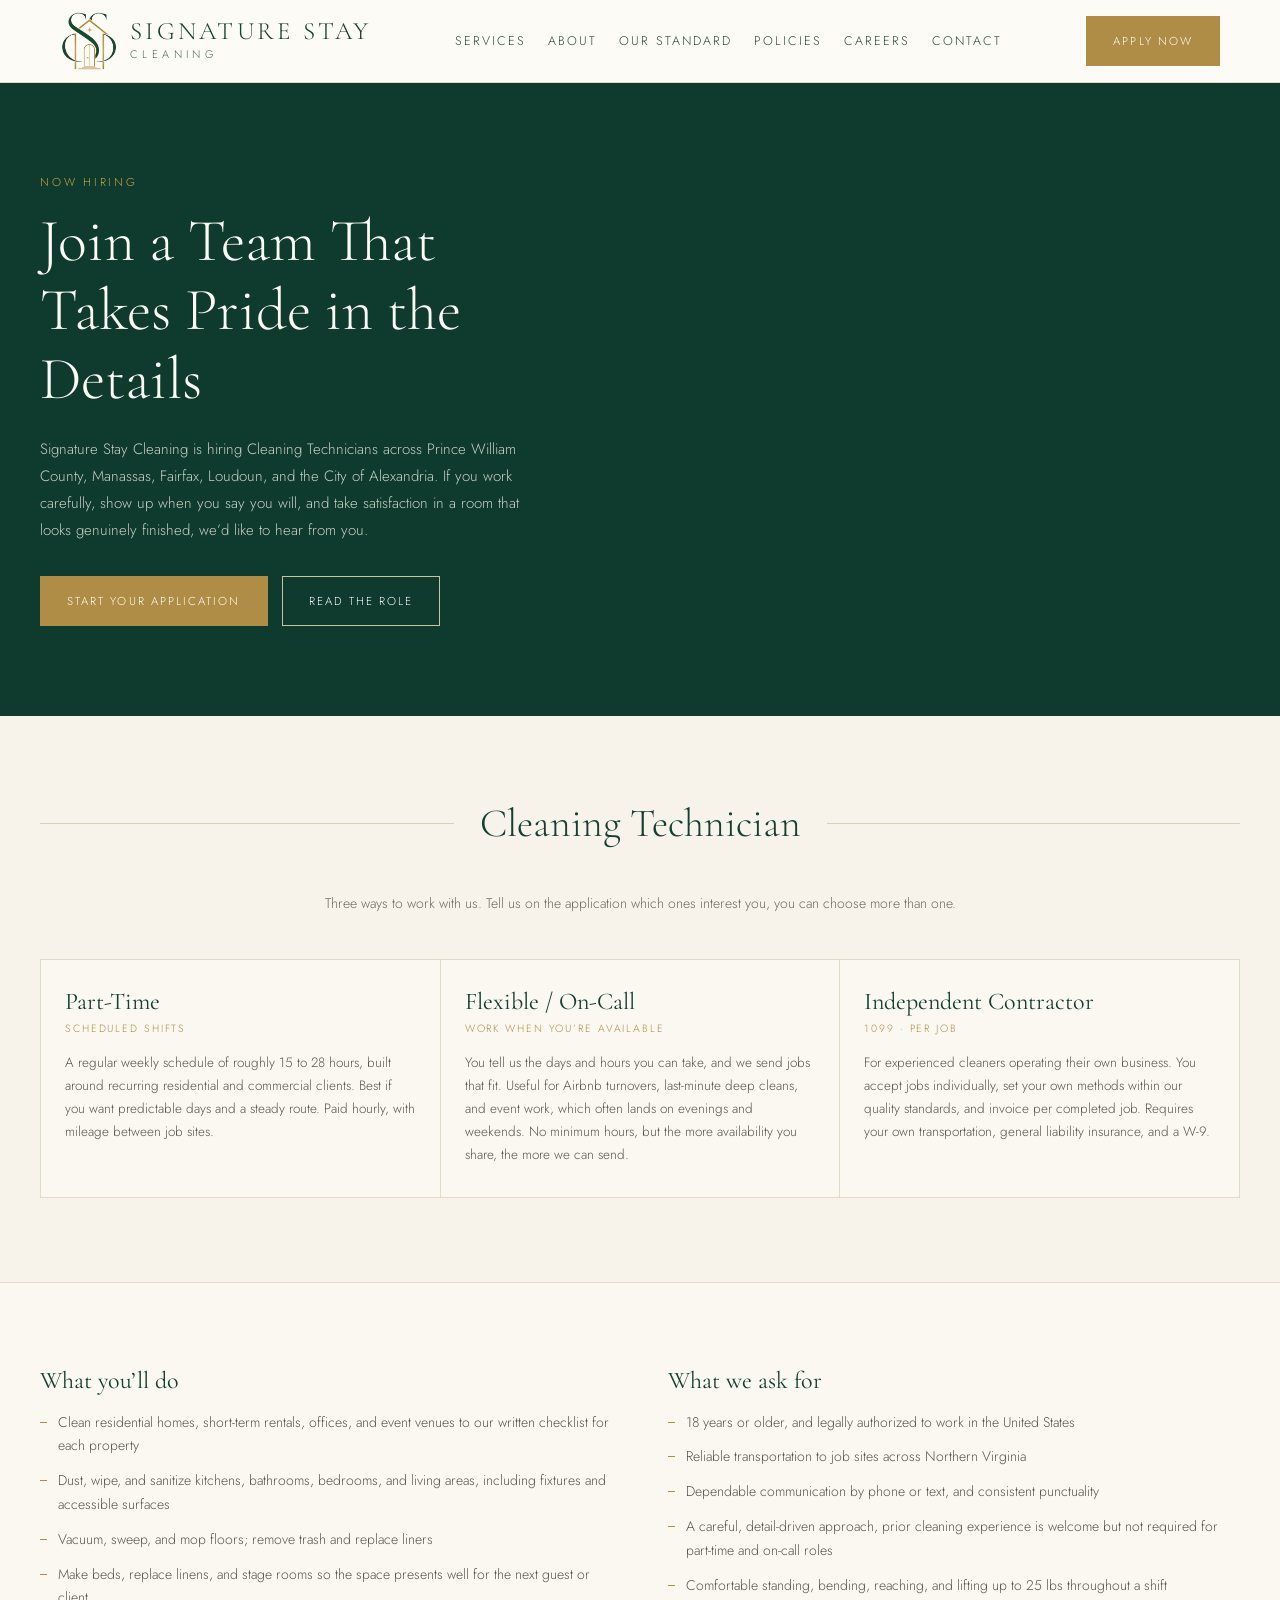
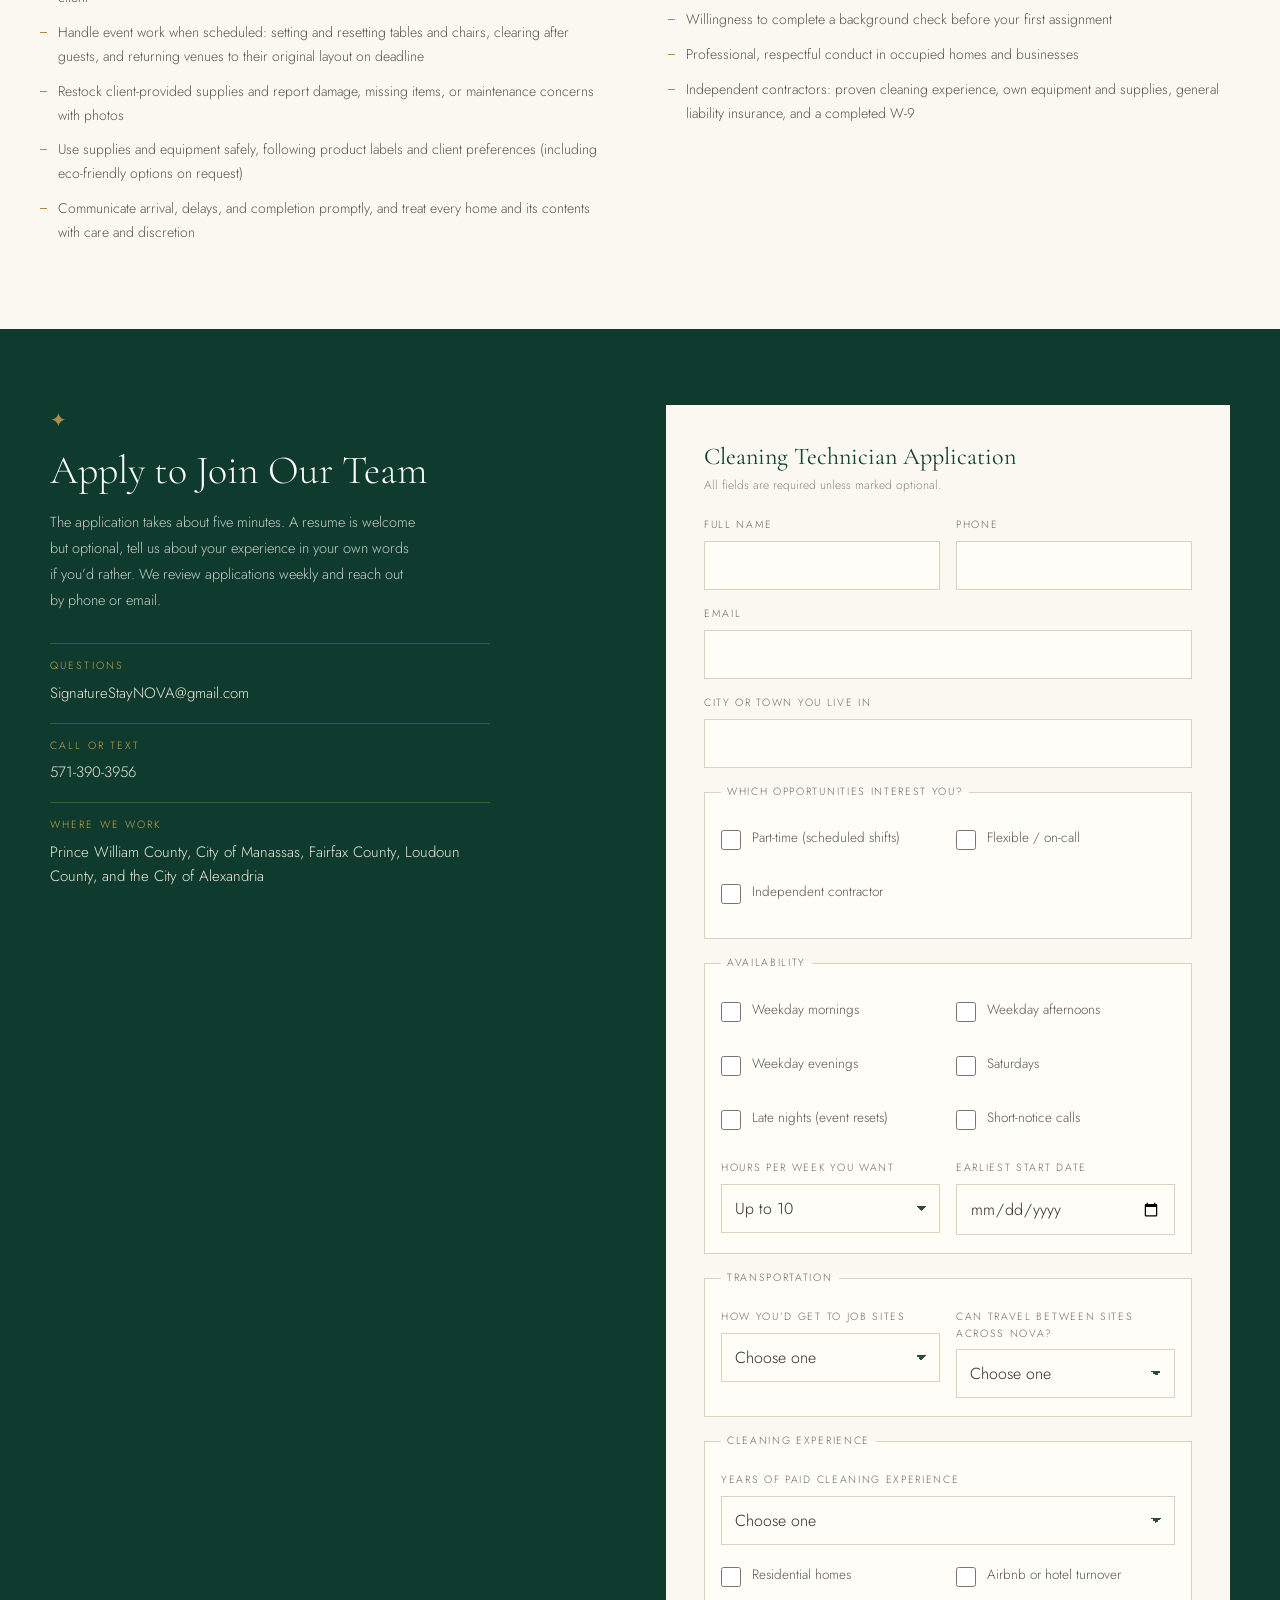
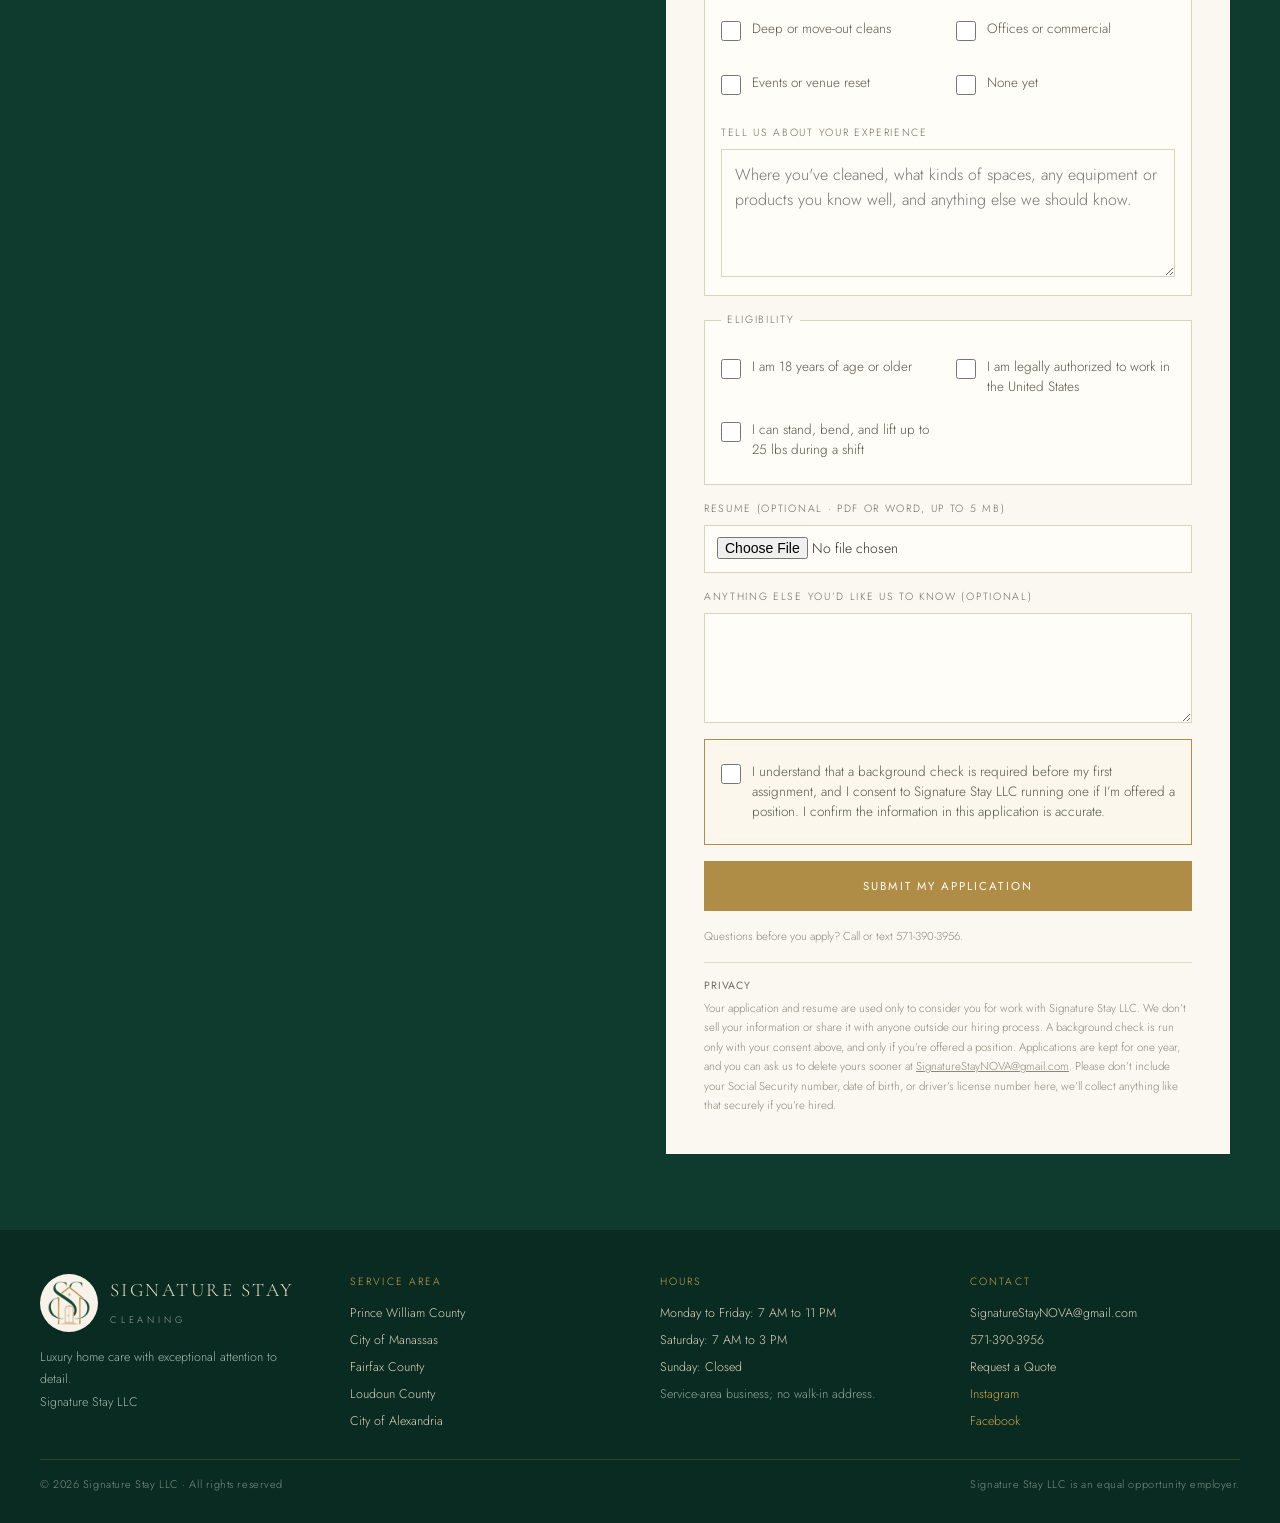
==== commit 55956374: "Copy edits, 25% deposit, City of Alexandria, hours format, photo crops Co-Authored-By: Claude Opus 5" ====
--- a/careers.html
+++ b/careers.html
@@ -50,7 +50,7 @@
   <div class="page-hero-inner">
     <span class="eyebrow">Now Hiring</span>
     <h1>Join a Team That Takes Pride in the Details</h1>
-    <p>Signature Stay Cleaning is hiring Cleaning Technicians across Prince William County, Manassas, Fairfax, Loudoun, and Alexandria. If you work carefully, show up when you say you will, and take satisfaction in a room that looks genuinely finished, we&rsquo;d like to hear from you.</p>
+    <p>Signature Stay Cleaning is hiring Cleaning Technicians across Prince William County, Manassas, Fairfax, Loudoun, and the City of Alexandria. If you work carefully, show up when you say you will, and take satisfaction in a room that looks genuinely finished, we&rsquo;d like to hear from you.</p>
     <div class="hero-actions">
       <a class="btn btn-gold" href="#apply">Start Your Application</a>
       <a class="btn btn-outline" href="#role">Read the Role</a>
@@ -61,13 +61,13 @@
 <section class="section" id="role" style="background:#F7F3EA;">
   <div class="wrap">
     <div class="rule-head"><span class="rule"></span><h2>Cleaning Technician</h2><span class="rule"></span></div>
-    <p class="lede">Three ways to work with us. Tell us on the application which ones interest you&mdash;you can choose more than one.</p>
+    <p class="lede">Three ways to work with us. Tell us on the application which ones interest you, you can choose more than one.</p>
 
     <div class="role-grid">
       <div class="role">
         <h3>Part-Time</h3>
         <div class="role-tag">Scheduled shifts</div>
-        <p>A regular weekly schedule of roughly 15&ndash;28 hours, built around recurring residential and commercial clients. Best if you want predictable days and a steady route. Paid hourly, with mileage between job sites.</p>
+        <p>A regular weekly schedule of roughly 15 to 28 hours, built around recurring residential and commercial clients. Best if you want predictable days and a steady route. Paid hourly, with mileage between job sites.</p>
       </div>
       <div class="role">
         <h3>Flexible / On-Call</h3>
@@ -104,7 +104,7 @@
         <li>18 years or older, and legally authorized to work in the United States</li>
         <li>Reliable transportation to job sites across Northern Virginia</li>
         <li>Dependable communication by phone or text, and consistent punctuality</li>
-        <li>A careful, detail-driven approach&mdash;prior cleaning experience is welcome but not required for part-time and on-call roles</li>
+        <li>A careful, detail-driven approach, prior cleaning experience is welcome but not required for part-time and on-call roles</li>
         <li>Comfortable standing, bending, reaching, and lifting up to 25 lbs throughout a shift</li>
         <li>Willingness to complete a background check before your first assignment</li>
         <li>Professional, respectful conduct in occupied homes and businesses</li>
@@ -119,11 +119,11 @@
     <div class="form-intro">
       <div style="color:#B08D46;font-size:20px;margin-bottom:10px;">&#10022;</div>
       <h2>Apply to Join Our Team</h2>
-      <p>The application takes about five minutes. A resume is welcome but optional&mdash;tell us about your experience in your own words if you&rsquo;d rather. We review applications weekly and reach out by phone or email.</p>
+      <p>The application takes about five minutes. A resume is welcome but optional, tell us about your experience in your own words if you&rsquo;d rather. We review applications weekly and reach out by phone or email.</p>
       <div class="contact-rows">
         <div class="contact-row"><div class="contact-label">Questions</div><div class="contact-value"><a href="mailto:SignatureStayNOVA@gmail.com">SignatureStayNOVA@gmail.com</a></div></div>
         <div class="contact-row"><div class="contact-label">Call or Text</div><div class="contact-value"><a href="tel:+15713903956">571-390-3956</a></div></div>
-        <div class="contact-row"><div class="contact-label">Where We Work</div><div class="contact-value">Prince William County, City of Manassas, Fairfax County, Loudoun County, and Alexandria</div></div>
+        <div class="contact-row"><div class="contact-label">Where We Work</div><div class="contact-value">Prince William County, City of Manassas, Fairfax County, Loudoun County, and the City of Alexandria</div></div>
       </div>
     </div>
 
@@ -203,7 +203,7 @@
                 <option>Own vehicle, license or insurance pending</option>
                 <option>Rides from family or a partner</option>
                 <option>Public transit or rideshare</option>
-                <option>Other &mdash; explained below</option>
+                <option>Other, explained below</option>
               </select>
             </label>
             <label class="f">
@@ -212,7 +212,7 @@
                 <option value="">Choose one</option>
                 <option>Yes, anywhere in our service area</option>
                 <option>Yes, within about 20 miles of home</option>
-                <option>Limited &mdash; explained below</option>
+                <option>Limited, explained below</option>
               </select>
             </label>
           </div>
@@ -225,7 +225,7 @@
               <span class="field-label">Years of paid cleaning experience</span>
               <select name="Years of experience" required>
                 <option value="">Choose one</option>
-                <option>None yet &mdash; willing to learn</option>
+                <option>None yet, willing to learn</option>
                 <option>Less than 1 year</option>
                 <option>1&ndash;2 years</option>
                 <option>3&ndash;5 years</option>
@@ -279,7 +279,7 @@
 
         <p class="privacy-note">
           <strong>Privacy</strong>
-          Your application and resume are used only to consider you for work with Signature Stay LLC. We don&rsquo;t sell your information or share it with anyone outside our hiring process. A background check is run only with your consent above, and only if you&rsquo;re offered a position. Applications are kept for one year, and you can ask us to delete yours sooner at <a href="mailto:SignatureStayNOVA@gmail.com">SignatureStayNOVA@gmail.com</a>. Please don&rsquo;t include your Social Security number, date of birth, or driver&rsquo;s license number here&mdash;we&rsquo;ll collect anything like that securely if you&rsquo;re hired.
+          Your application and resume are used only to consider you for work with Signature Stay LLC. We don&rsquo;t sell your information or share it with anyone outside our hiring process. A background check is run only with your consent above, and only if you&rsquo;re offered a position. Applications are kept for one year, and you can ask us to delete yours sooner at <a href="mailto:SignatureStayNOVA@gmail.com">SignatureStayNOVA@gmail.com</a>. Please don&rsquo;t include your Social Security number, date of birth, or driver&rsquo;s license number here, we&rsquo;ll collect anything like that securely if you&rsquo;re hired.
         </p>
       </form>
     </div>
@@ -303,15 +303,15 @@
     <div>
       <div class="footer-head">Service Area</div>
       <div class="footer-list">
-        <span>Prince William County</span><span>City of Manassas</span><span>Fairfax County</span><span>Loudoun County</span><span>Alexandria</span>
+        <span>Prince William County</span><span>City of Manassas</span><span>Fairfax County</span><span>Loudoun County</span><span>City of Alexandria</span>
       </div>
     </div>
     <div>
       <div class="footer-head">Hours</div>
       <div class="footer-list">
-        <span>Monday&ndash;Friday &middot; 7 AM &ndash; 11 PM</span>
-        <span>Saturday &middot; 7 AM &ndash; 3 PM</span>
-        <span>Sunday &middot; Closed</span>
+        <span>Monday to Friday: 7 AM to 11 PM</span>
+        <span>Saturday: 7 AM to 3 PM</span>
+        <span>Sunday: Closed</span>
         <span class="dim">Service-area business; no walk-in address.</span>
       </div>
     </div>
--- a/styles.css
+++ b/styles.css
@@ -236,6 +236,7 @@
 .service-card:hover{border-color:var(--gold);}
 .service-photo{position:relative;height:176px;overflow:hidden;}
 .service-photo img{width:100%;height:100%;object-fit:cover;}
+#svc-residential .service-photo img{object-position:center top;}
 .service-mark{
   position:absolute;left:50%;bottom:-21px;transform:translateX(-50%);
   width:42px;height:42px;border-radius:50%;background:var(--green-800);
@@ -258,7 +259,7 @@
 }
 .event-head{padding:clamp(32px,5vw,46px) clamp(22px,4vw,44px) 0;max-width:760px;}
 .event-banner{position:relative;overflow:hidden;border-bottom:1px solid rgba(201,164,76,.35);}
-.event-banner img{width:100%;height:clamp(190px,26vw,330px);object-fit:cover;object-position:center 42%;}
+.event-banner img{width:100%;height:clamp(200px,30vw,400px);object-fit:cover;object-position:center top;}
 .event-head h2{color:var(--paper);margin-bottom:14px;}
 .event-head .eyebrow{color:var(--gold-1);margin-bottom:14px;display:block;}
 .event-head p{font-size:14.5px;line-height:1.8;color:#C7CEC4;}
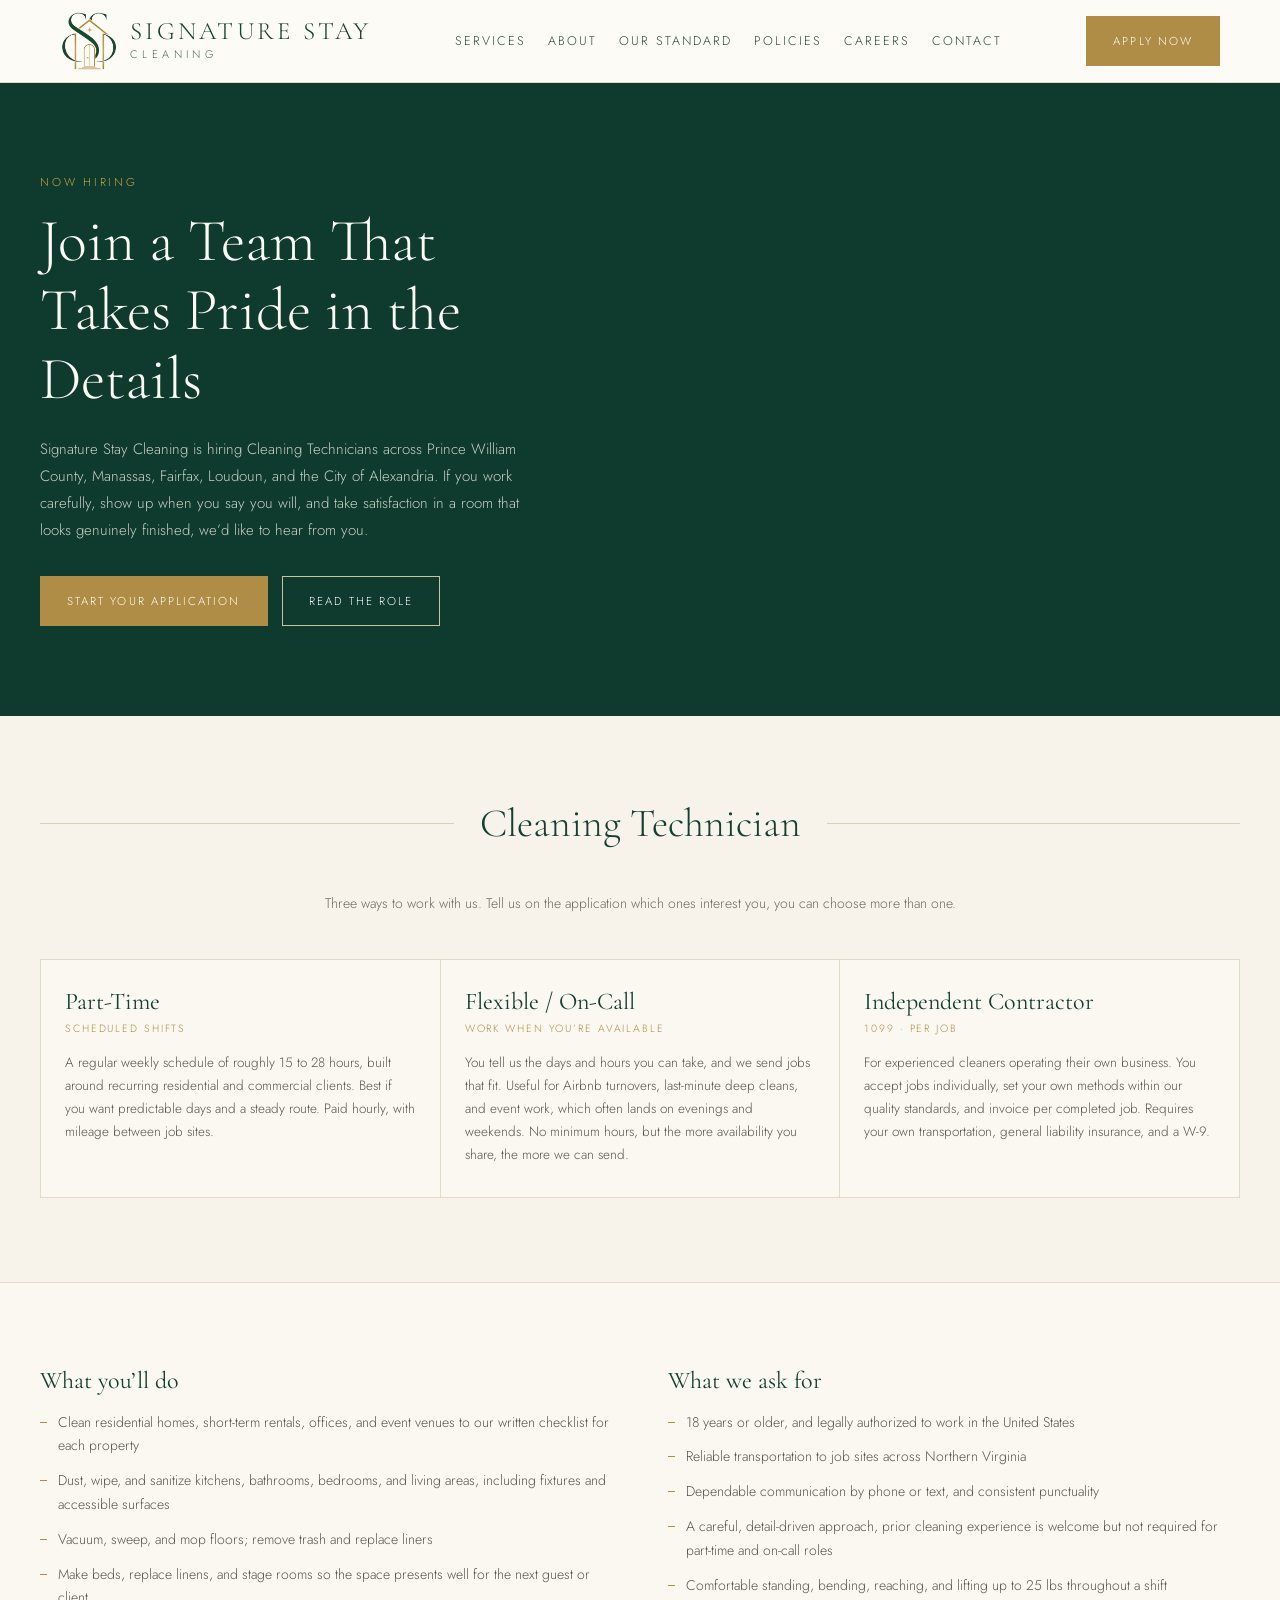
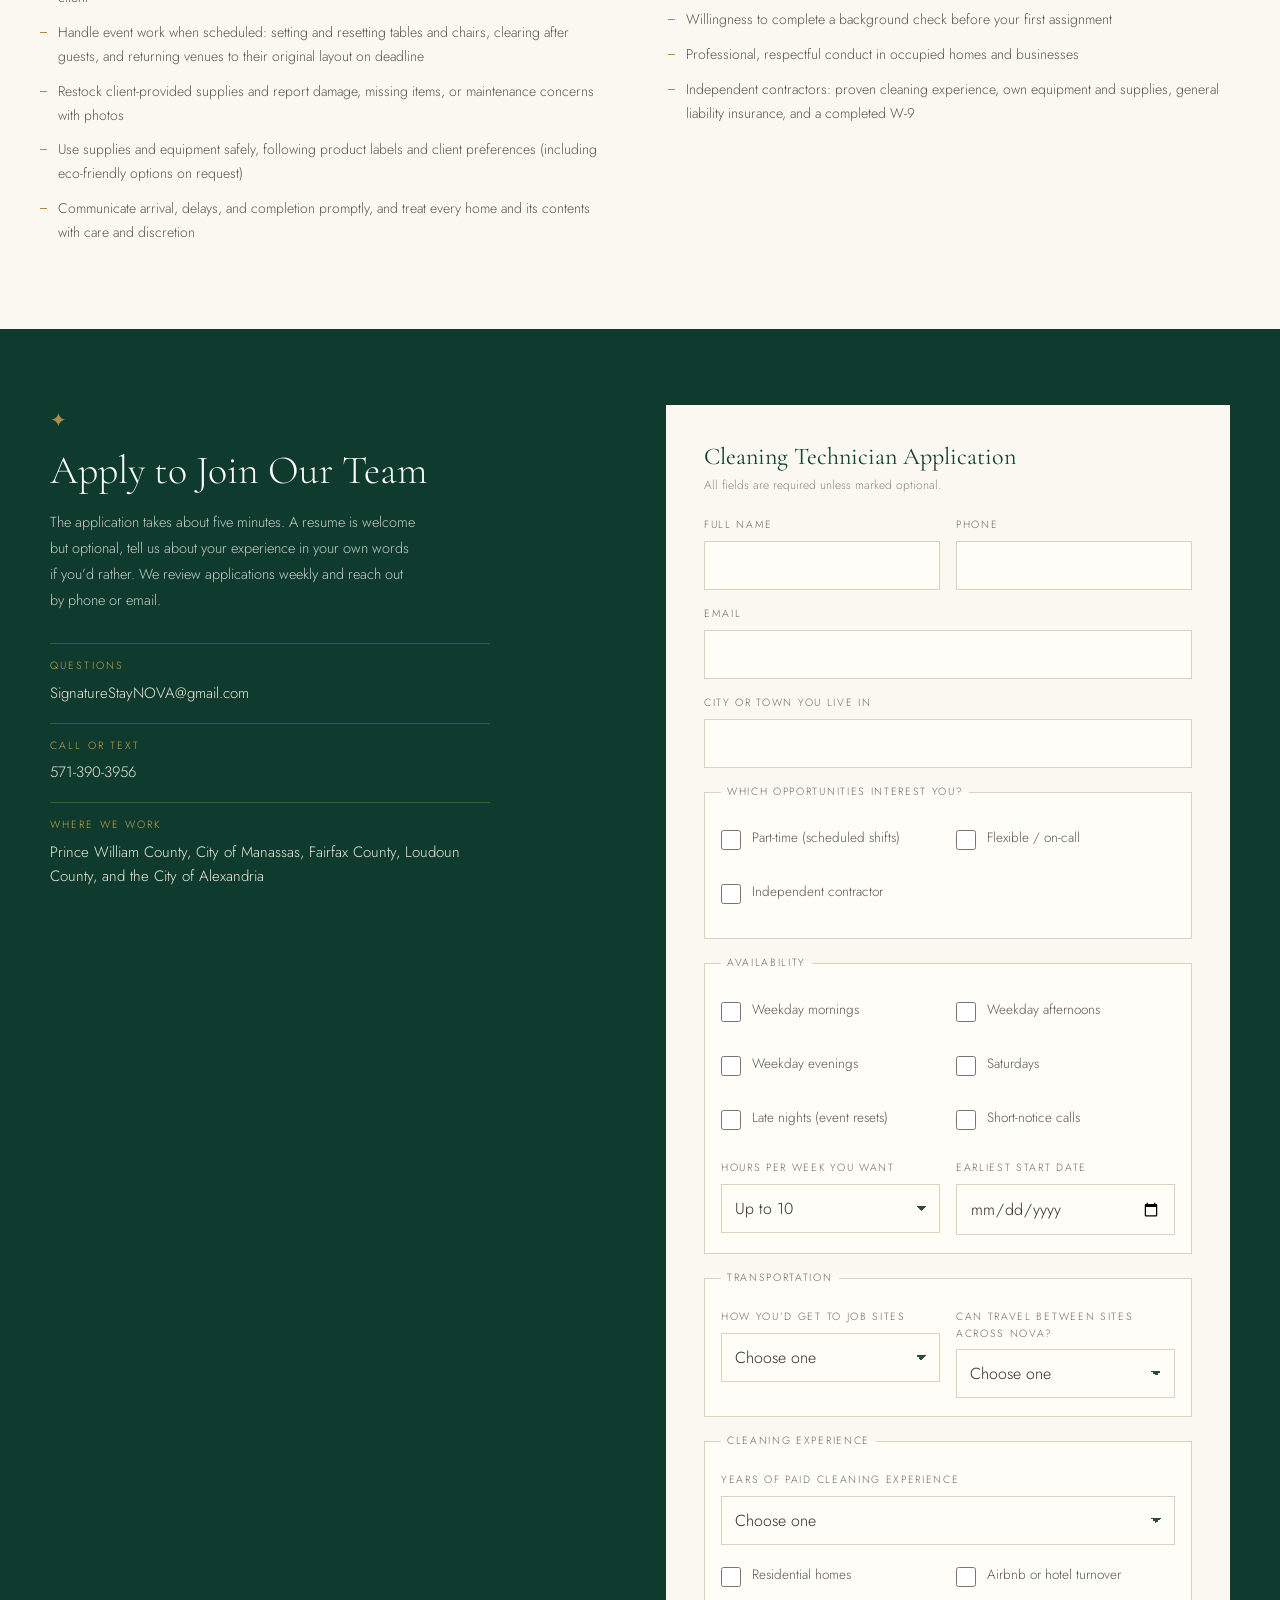
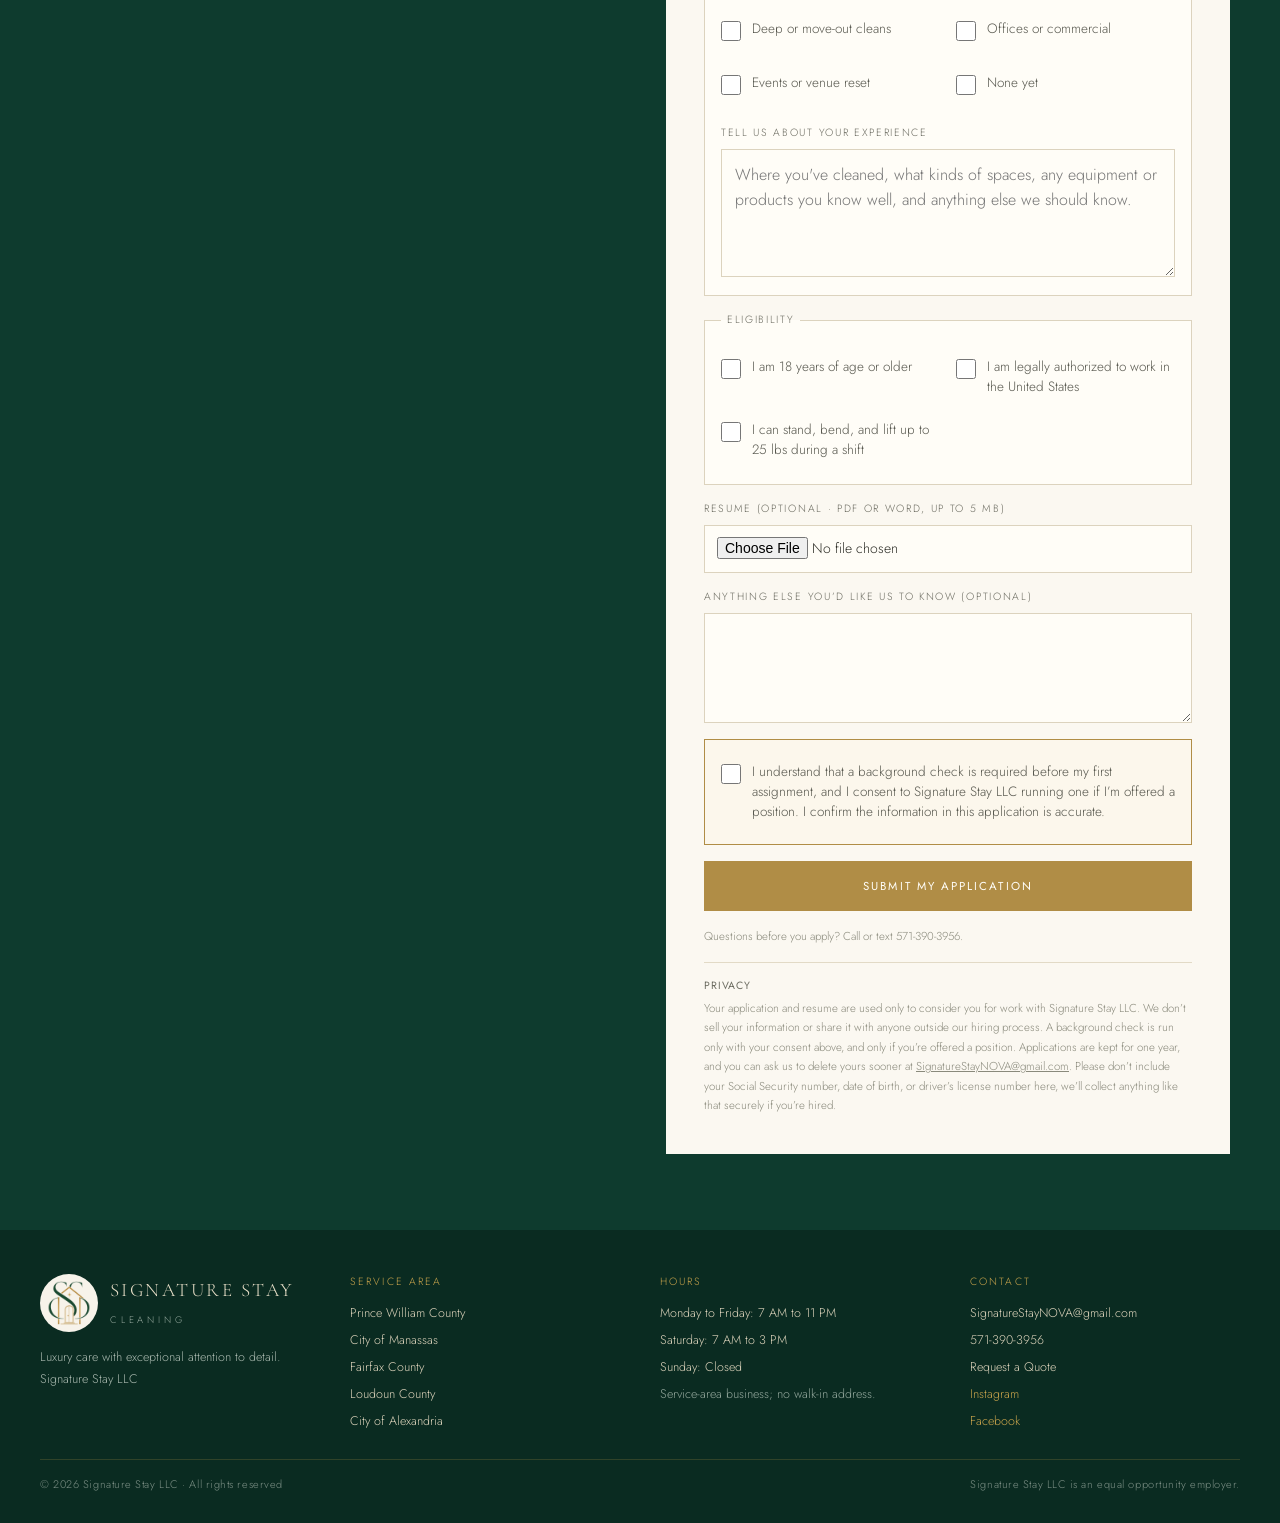
==== commit 622bacd7: "Change 'Luxury home care' to 'Luxury care' Co-Authored-By: Claude Opus 5.5 <noreply@anthropic.com> C" ====
--- a/careers.html
+++ b/careers.html
@@ -298,7 +298,7 @@
           <span class="s">CLEANING</span>
         </span>
       </div>
-      <div class="footer-blurb">Luxury home care with exceptional attention to detail.<br>Signature Stay LLC</div>
+      <div class="footer-blurb">Luxury care with exceptional attention to detail.<br>Signature Stay LLC</div>
     </div>
     <div>
       <div class="footer-head">Service Area</div>
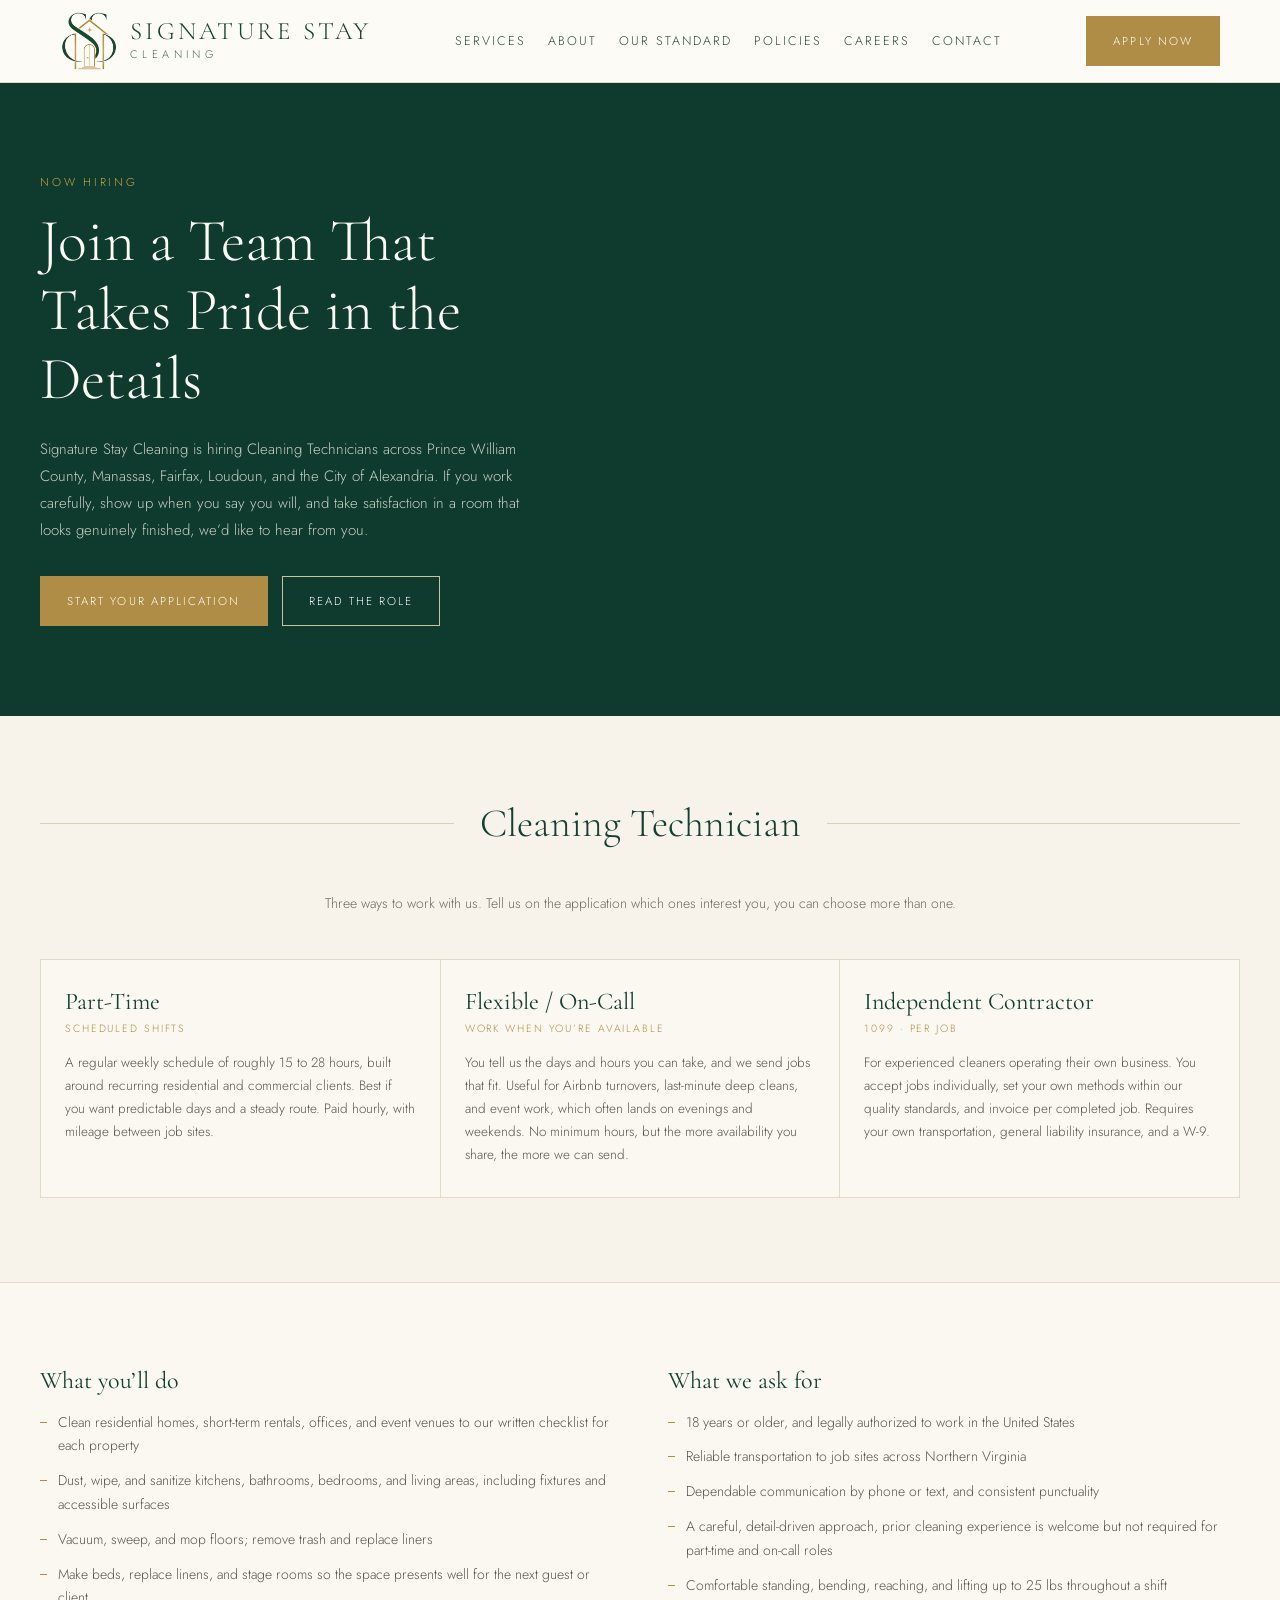
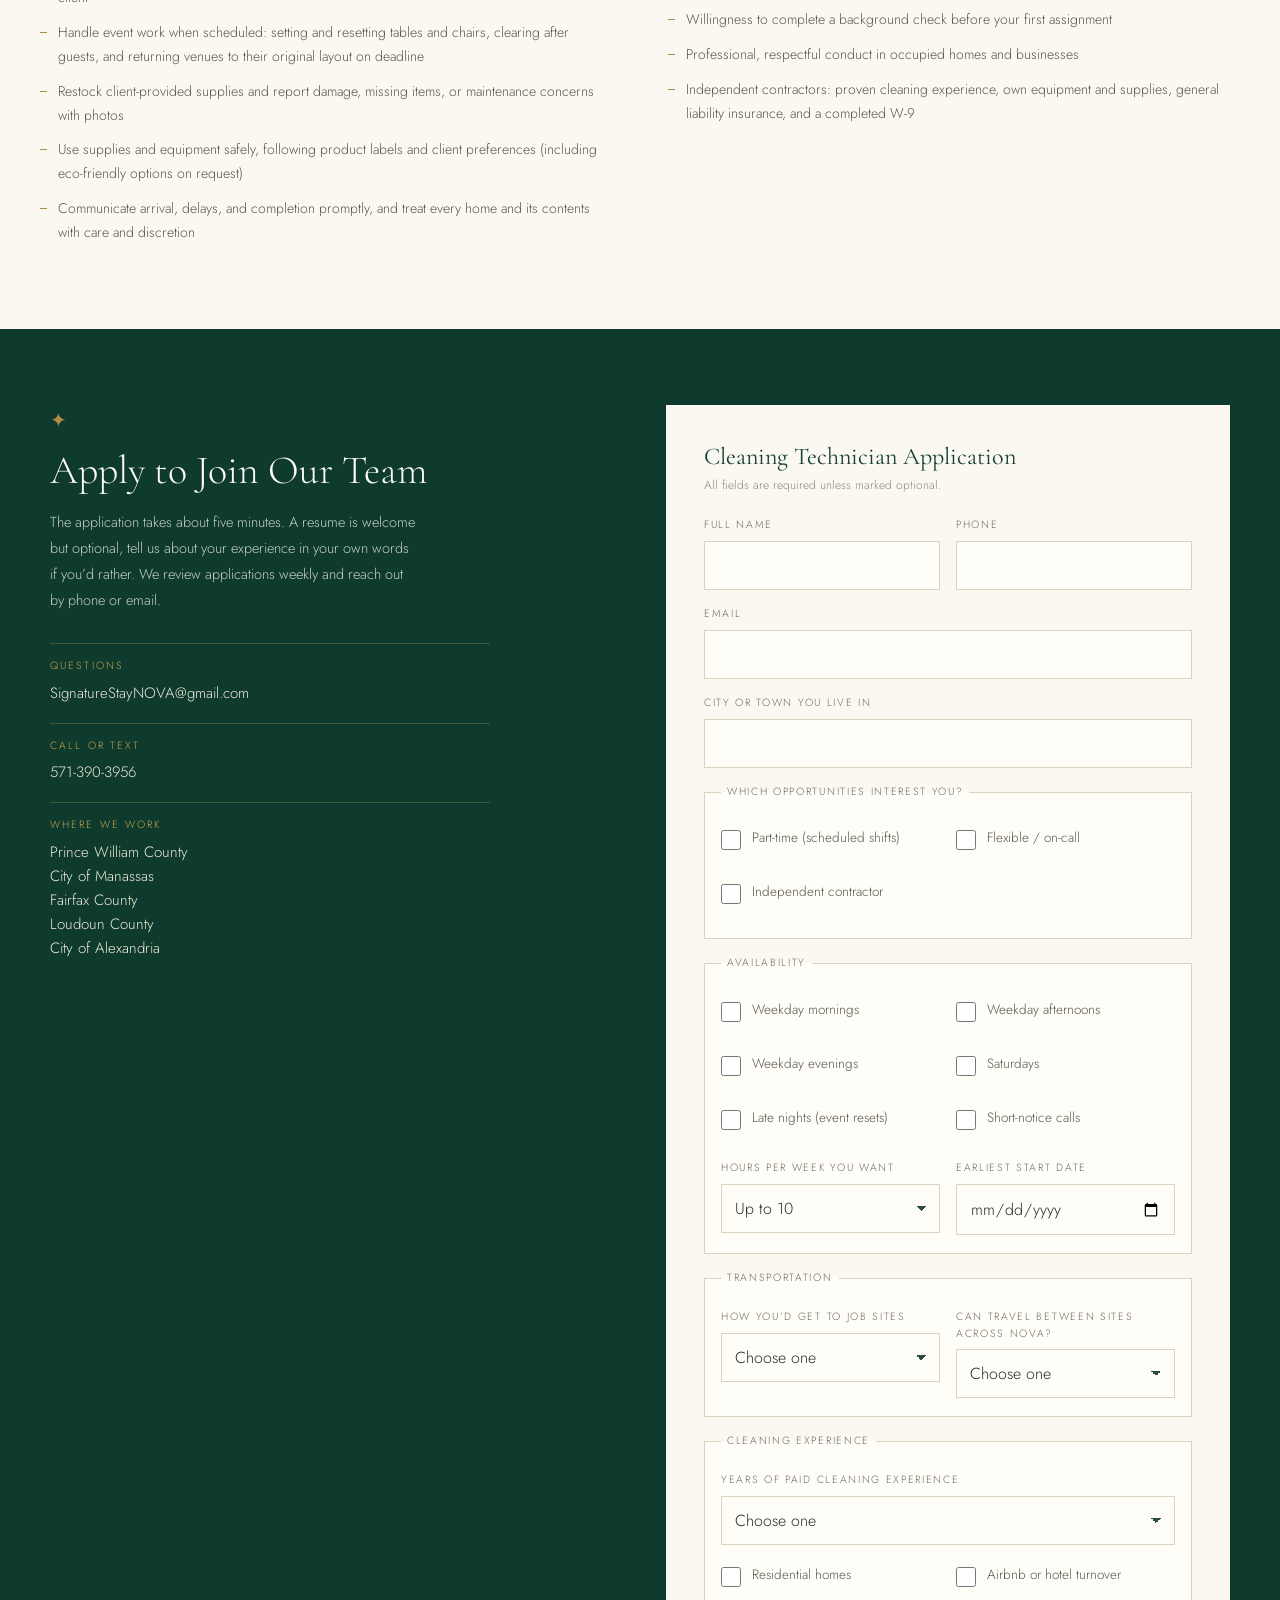
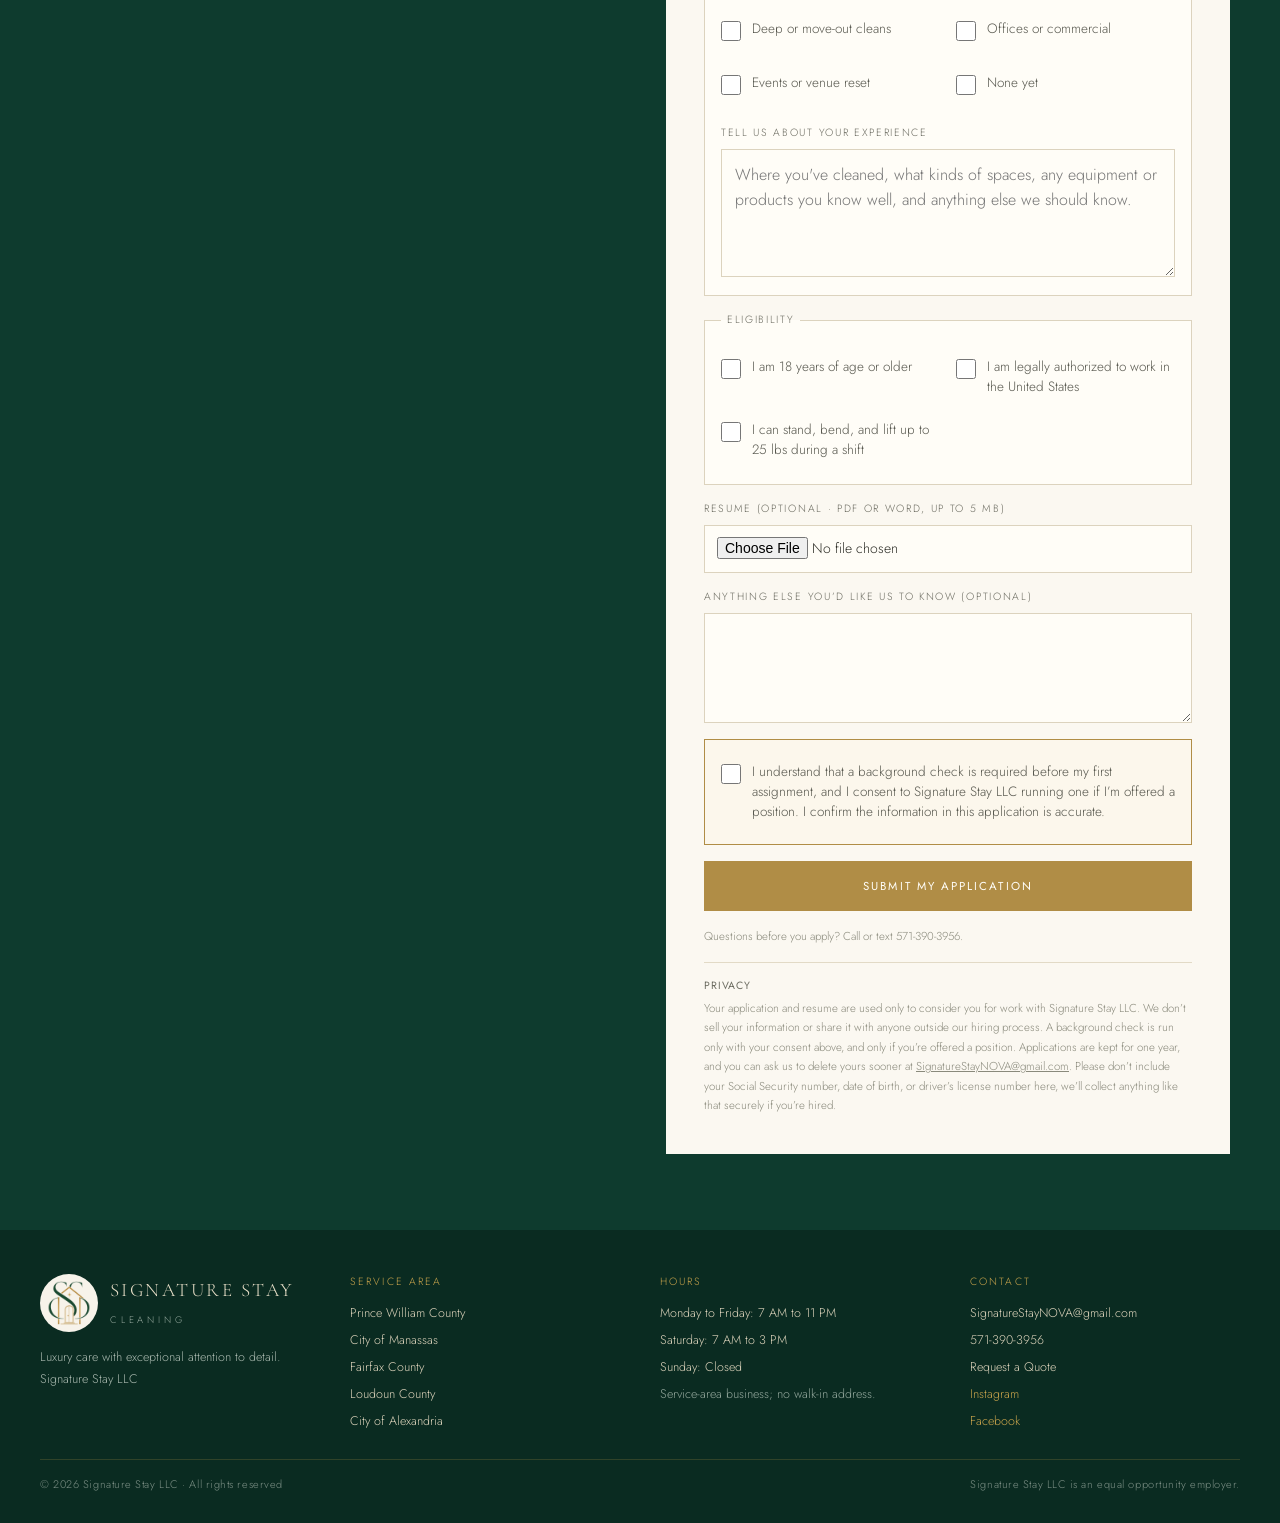
==== commit 99db7af0: "List service area one place per line Co-Authored-By: Claude Opus 5.5 <noreply@anthropic.com> Claude-" ====
--- a/careers.html
+++ b/careers.html
@@ -123,7 +123,7 @@
       <div class="contact-rows">
         <div class="contact-row"><div class="contact-label">Questions</div><div class="contact-value"><a href="mailto:SignatureStayNOVA@gmail.com">SignatureStayNOVA@gmail.com</a></div></div>
         <div class="contact-row"><div class="contact-label">Call or Text</div><div class="contact-value"><a href="tel:+15713903956">571-390-3956</a></div></div>
-        <div class="contact-row"><div class="contact-label">Where We Work</div><div class="contact-value">Prince William County, City of Manassas, Fairfax County, Loudoun County, and the City of Alexandria</div></div>
+        <div class="contact-row"><div class="contact-label">Where We Work</div><div class="contact-value">Prince William County<br>City of Manassas<br>Fairfax County<br>Loudoun County<br>City of Alexandria</div></div>
       </div>
     </div>
 
@@ -135,7 +135,7 @@
         <input type="hidden" name="_subject" value="New cleaning technician application">
         <input type="hidden" name="_template" value="table">
         <input type="hidden" name="_captcha" value="false">
-        <input type="hidden" name="_next" value="https://kaylastan.github.io/SignatureStay/thank-you.html">
+        <input type="hidden" name="_next" value="https://www.cleanwithsignature.com/thank-you.html">
         <input type="text" name="_honey" class="visually-hidden" tabindex="-1" autocomplete="off" aria-hidden="true">
 
         <label class="f">
--- a/styles.css
+++ b/styles.css
@@ -234,9 +234,10 @@
   display:flex;flex-direction:column;scroll-margin-top:110px;
 }
 .service-card:hover{border-color:var(--gold);}
-.service-photo{position:relative;height:176px;overflow:hidden;}
+.service-photo{position:relative;height:210px;overflow:hidden;}
 .service-photo img{width:100%;height:100%;object-fit:cover;}
-#svc-residential .service-photo img{object-position:center top;}
+#svc-residential .service-photo img{object-position:60% 35%;}
+#svc-airbnb .service-photo img{object-position:50% 20%;}
 .service-mark{
   position:absolute;left:50%;bottom:-21px;transform:translateX(-50%);
   width:42px;height:42px;border-radius:50%;background:var(--green-800);
@@ -259,7 +260,7 @@
 }
 .event-head{padding:clamp(32px,5vw,46px) clamp(22px,4vw,44px) 0;max-width:760px;}
 .event-banner{position:relative;overflow:hidden;border-bottom:1px solid rgba(201,164,76,.35);}
-.event-banner img{width:100%;height:clamp(200px,30vw,400px);object-fit:cover;object-position:center top;}
+.event-banner img{width:100%;height:auto;aspect-ratio:2/1;max-height:560px;object-fit:cover;object-position:center 30%;}
 .event-head h2{color:var(--paper);margin-bottom:14px;}
 .event-head .eyebrow{color:var(--gold-1);margin-bottom:14px;display:block;}
 .event-head p{font-size:14.5px;line-height:1.8;color:#C7CEC4;}
